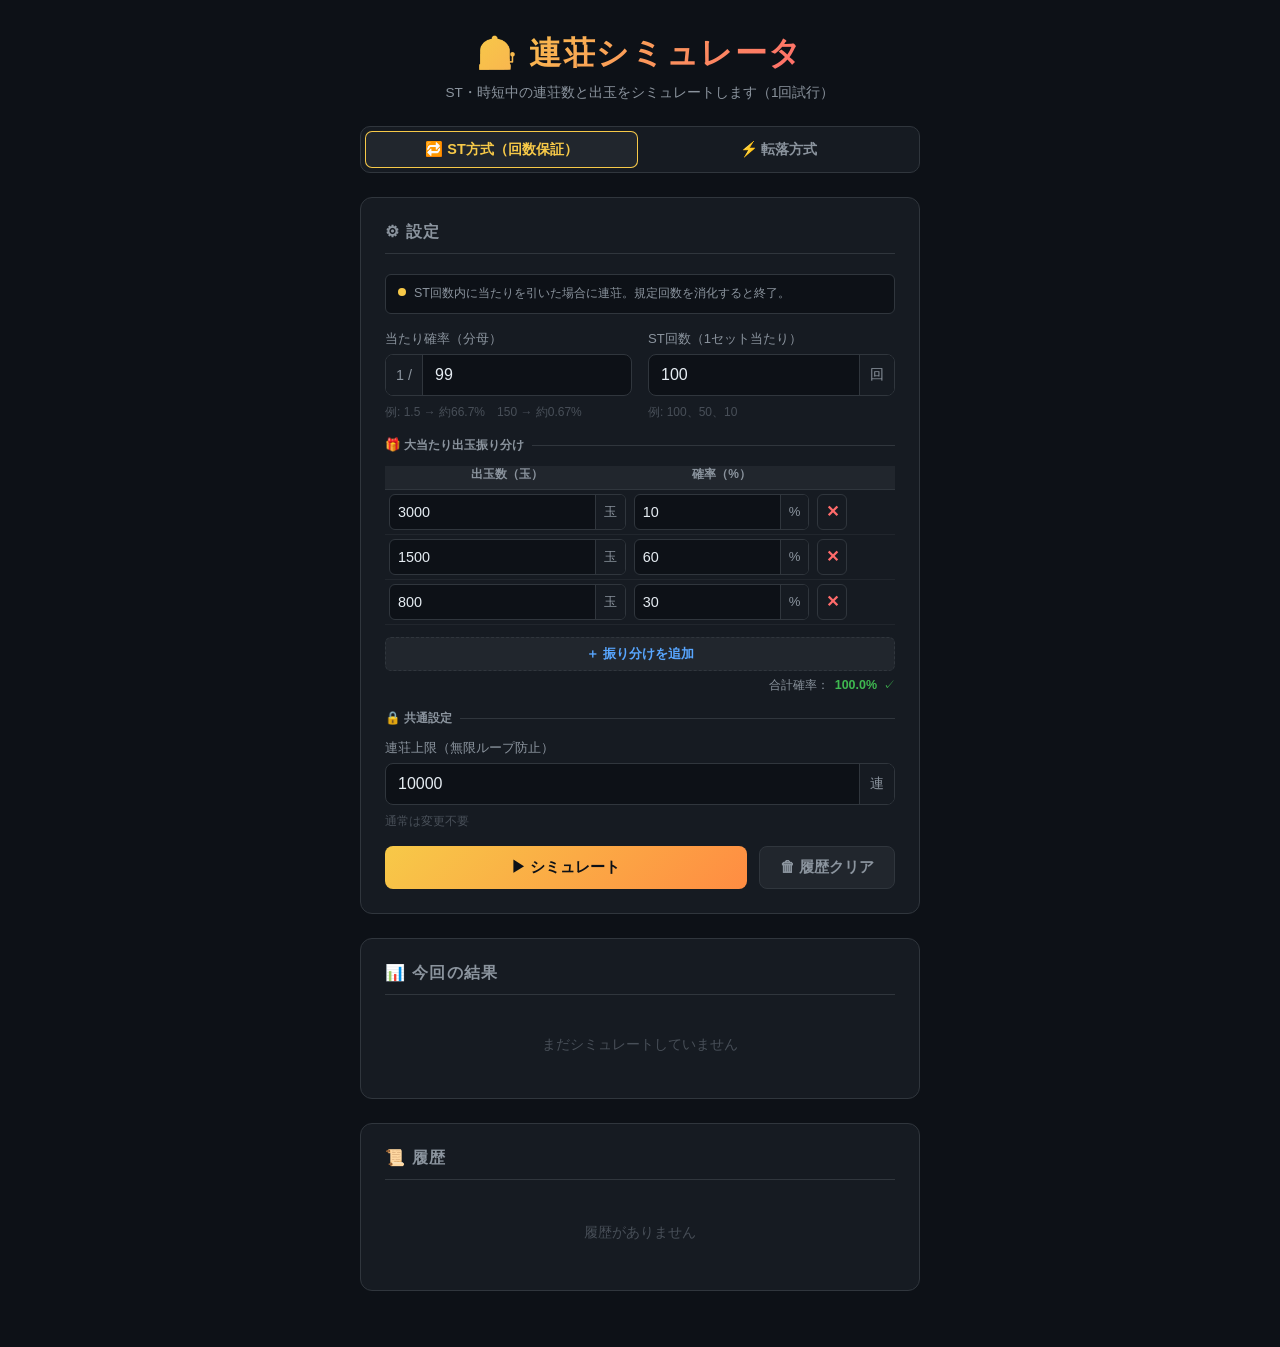
==== index.html @ c6387095 "initial commit" ====
﻿<!DOCTYPE html>
<html lang="ja">
<head>
  <meta charset="UTF-8" />
  <meta name="viewport" content="width=device-width, initial-scale=1.0" />
  <title>連荘シミュレータ</title>
  <style>
    *, *::before, *::after { box-sizing: border-box; margin: 0; padding: 0; }
    body {
      font-family: 'Segoe UI', 'Hiragino Sans', 'Meiryo', sans-serif;
      background: #0d1117; color: #e6edf3;
      min-height: 100vh; display: flex; flex-direction: column;
      align-items: center; padding: 32px 16px;
    }
    h1 {
      font-size: 2rem; font-weight: 700; letter-spacing: 0.05em; margin-bottom: 8px;
      background: linear-gradient(135deg, #f7c948, #ff6b6b);
      -webkit-background-clip: text; background-clip: text; -webkit-text-fill-color: transparent;
    }
    .subtitle { font-size: 0.85rem; color: #8b949e; margin-bottom: 24px; }

    /* tab */
    .tab-bar {
      display: flex; width: 100%; max-width: 560px;
      background: #161b22; border: 1px solid #30363d; border-radius: 10px;
      padding: 4px; margin-bottom: 24px; gap: 4px;
    }
    .tab-btn {
      flex: 1; padding: 9px 0; border: none; border-radius: 7px;
      background: transparent; color: #8b949e;
      font-size: 0.9rem; font-weight: 600; cursor: pointer;
      transition: background 0.2s, color 0.2s;
    }
    .tab-btn.active { background: #21262d; color: #e6edf3; }
    .tab-btn[data-tab="st"].active      { box-shadow: inset 0 0 0 1px #f7c948; color: #f7c948; }
    .tab-btn[data-tab="tenraku"].active { box-shadow: inset 0 0 0 1px #ff6b6b; color: #ff6b6b; }

    /* card */
    .card {
      background: #161b22; border: 1px solid #30363d; border-radius: 12px;
      padding: 24px; width: 100%; max-width: 560px; margin-bottom: 24px;
    }
    .card h2 {
      font-size: 1rem; font-weight: 600; color: #8b949e;
      text-transform: uppercase; letter-spacing: 0.08em;
      margin-bottom: 20px; border-bottom: 1px solid #30363d; padding-bottom: 10px;
    }

    /* forms */
    .form-row { display: grid; grid-template-columns: 1fr 1fr; gap: 16px; margin-bottom: 16px; }
    .form-row-single { display: grid; grid-template-columns: 1fr; gap: 16px; margin-bottom: 16px; }
    .form-group { display: flex; flex-direction: column; gap: 6px; }
    label { font-size: 0.82rem; color: #8b949e; font-weight: 500; }
    .input-wrap {
      display: flex; align-items: center; background: #0d1117;
      border: 1px solid #30363d; border-radius: 8px; overflow: hidden; transition: border-color 0.2s;
    }
    .input-wrap:focus-within { border-color: #f7c948; }
    .input-prefix {
      padding: 0 10px; color: #8b949e; font-size: 0.9rem;
      background: #161b22; border-right: 1px solid #30363d;
      height: 40px; display: flex; align-items: center; white-space: nowrap;
    }
    input[type="number"] {
      background: transparent; border: none; outline: none;
      color: #e6edf3; font-size: 1rem; padding: 0 12px; height: 40px; width: 100%;
    }
    input[type="number"]::-webkit-inner-spin-button { -webkit-appearance: none; }
    .hint { font-size: 0.75rem; color: #484f58; margin-top: 2px; }

    .mode-desc {
      display: flex; align-items: flex-start; gap: 8px;
      font-size: 0.78rem; color: #8b949e; background: #0d1117;
      border: 1px solid #30363d; border-radius: 6px;
      padding: 9px 12px; margin-bottom: 16px; line-height: 1.6;
    }
    .dot { width: 8px; height: 8px; border-radius: 50%; flex-shrink: 0; margin-top: 4px; }
    .dot-st      { background: #f7c948; }
    .dot-tenraku { background: #ff6b6b; }

    /* section divider */
    .section-divider {
      display: flex; align-items: center; gap: 8px;
      font-size: 0.78rem; color: #8b949e; font-weight: 600;
      margin-bottom: 12px; margin-top: 4px;
    }
    .section-divider::after { content: ''; flex: 1; height: 1px; background: #30363d; }

    /* buttons */
    .btn-row { display: flex; gap: 12px; margin-top: 8px; }
    button { cursor: pointer; border: none; border-radius: 8px; font-size: 0.95rem; font-weight: 600; padding: 10px 20px; transition: opacity 0.2s, transform 0.1s; }
    button:active { transform: scale(0.97); }
    .btn-primary  { background: linear-gradient(135deg, #f7c948, #ff8c42); color: #0d1117; flex: 1; }
    .btn-secondary { background: #21262d; color: #8b949e; border: 1px solid #30363d; }
    .btn-primary:hover  { opacity: 0.9; }
    .btn-secondary:hover { color: #e6edf3; border-color: #8b949e; }

    /* 振り分けエディタ */
    .dist-table { width: 100%; border-collapse: collapse; margin-bottom: 10px; }
    .dist-table th {
      font-size: 0.75rem; color: #8b949e; font-weight: 600;
      padding: 0 6px 6px; text-align: center;
    }
    .dist-table td { padding: 4px 4px; }
    .dist-input-wrap {
      display: flex; align-items: center; background: #0d1117;
      border: 1px solid #30363d; border-radius: 6px; overflow: hidden;
      height: 36px; transition: border-color 0.2s;
    }
    .dist-input-wrap:focus-within { border-color: #f7c948; }
    .dist-input-wrap input[type="number"] { height: 36px; font-size: 0.9rem; padding: 0 8px; }
    .dist-suffix {
      padding: 0 8px; font-size: 0.82rem; color: #8b949e;
      background: #161b22; border-left: 1px solid #30363d;
      height: 36px; display: flex; align-items: center; white-space: nowrap;
    }
    .dist-del-btn {
      background: transparent; border: 1px solid #30363d; color: #ff6b6b;
      border-radius: 6px; padding: 0; width: 30px; height: 36px;
      font-size: 1rem; font-weight: 700; display: flex; align-items: center; justify-content: center;
      transition: background 0.15s;
    }
    .dist-del-btn:hover { background: rgba(255,107,107,0.12); }
    .dist-add-btn {
      background: #21262d; border: 1px dashed #30363d; color: #58a6ff;
      border-radius: 6px; padding: 7px 14px; font-size: 0.82rem; font-weight: 600;
      width: 100%; margin-top: 2px;
    }
    .dist-add-btn:hover { border-color: #58a6ff; }
    .dist-total {
      display: flex; justify-content: flex-end; align-items: center;
      gap: 6px; font-size: 0.78rem; color: #8b949e; margin-top: 6px;
    }
    .dist-total .total-val { font-weight: 700; }
    .total-ok   { color: #3fb950; }
    .total-warn { color: #ff6b6b; }

    /* result summary */
    .result-summary { display: flex; gap: 12px; flex-wrap: wrap; margin-bottom: 16px; }
    .stat-pill {
      background: #0d1117; border: 1px solid #30363d; border-radius: 10px;
      padding: 10px 16px; display: flex; flex-direction: column;
      align-items: center; flex: 1; min-width: 80px;
    }
    .stat-pill .val { font-size: 1.6rem; font-weight: 700; line-height: 1.1; }
    .stat-pill .lbl { font-size: 0.7rem; color: #8b949e; margin-top: 3px; }

    .val.gold   { color: #f7c948; }
    .val.red    { color: #ff6b6b; }
    .val.blue   { color: #58a6ff; }
    .val.purple { color: #a371f7; }
    .val.green  { color: #3fb950; }
    .val.gray   { color: #8b949e; }

    /* hit bars */
    .hit-list { margin-top: 4px; }
    .hit-row { display: flex; align-items: center; gap: 8px; margin-bottom: 7px; }
    .hit-label { font-size: 0.78rem; color: #8b949e; width: 52px; text-align: right; flex-shrink: 0; }
    .hit-track {
      flex: 1; background: #21262d; border-radius: 4px; height: 22px;
      overflow: hidden; position: relative;
    }
    .hit-fill {
      height: 100%; border-radius: 4px; display: flex; align-items: center;
      padding: 0 8px; font-size: 0.75rem; font-weight: 700; color: #0d1117;
      white-space: nowrap; min-width: 2px;
    }
    .hit-fill.color-hit  { background: linear-gradient(90deg, #58a6ff, #79c0ff); }
    .hit-fill.color-fall { background: linear-gradient(90deg, #ff6b6b, #ffa07a); }
    .hit-game-num { font-size: 0.78rem; color: #e6edf3; width: 56px; text-align: left; flex-shrink: 0; }
    .hit-balls-badge {
      font-size: 0.72rem; color: #f7c948; background: rgba(247,201,72,0.1);
      border: 1px solid rgba(247,201,72,0.25); border-radius: 4px;
      padding: 1px 6px; white-space: nowrap; flex-shrink: 0;
    }

    .section-title {
      font-size: 0.78rem; color: #8b949e; font-weight: 600;
      margin: 14px 0 8px; display: flex; align-items: center; gap: 6px;
    }
    .section-title::after { content: ''; flex: 1; height: 1px; background: #30363d; }

    .end-row { display: flex; align-items: center; gap: 8px; margin-bottom: 7px; opacity: 0.6; }

    /* payout area */
    .payout-area {
      margin-top: 16px; background: #0d1117;
      border: 1px solid #30363d; border-radius: 10px; padding: 16px;
    }
    .payout-area-title {
      font-size: 0.8rem; color: #8b949e; font-weight: 600; margin-bottom: 12px;
    }
    .payout-grid {
      display: grid; grid-template-columns: repeat(2, 1fr); gap: 10px;
    }
    .payout-cell { text-align: center; }
    .payout-cell .pv { font-size: 1.4rem; font-weight: 700; }
    .payout-cell .pl { font-size: 0.7rem; color: #8b949e; margin-top: 3px; }
    .pv-plus  { color: #3fb950; }
    .pv-minus { color: #ff6b6b; }
    .pv-zero  { color: #8b949e; }

    /* 累積バー */
    .cumul-bar-row { display: flex; align-items: center; gap: 8px; margin-bottom: 6px; }
    .cumul-label { font-size: 0.78rem; color: #8b949e; width: 52px; text-align: right; flex-shrink: 0; }
    .cumul-track { flex: 1; background: #21262d; border-radius: 4px; height: 20px; overflow: hidden; position: relative; }
    .cumul-fill {
      height: 100%; border-radius: 4px; display: flex; align-items: center;
      padding: 0 8px; font-size: 0.73rem; font-weight: 700;
      white-space: nowrap; min-width: 2px; transition: width 0.3s;
    }
    .cumul-fill.cf-gold { background: linear-gradient(90deg, #f7c948, #ffd700); color: #0d1117; }
    .cumul-val { font-size: 0.75rem; width: 72px; text-align: left; flex-shrink: 0; color: #f7c948; }

    /* history */
    .history-table-wrap { overflow-x: auto; max-height: 340px; overflow-y: auto; }
    table { width: 100%; border-collapse: collapse; font-size: 0.82rem; }
    thead th {
      position: sticky; top: 0; background: #21262d; color: #8b949e;
      font-weight: 600; padding: 10px 8px; text-align: center;
      border-bottom: 1px solid #30363d; white-space: nowrap;
    }
    tbody tr { border-bottom: 1px solid #21262d; transition: background 0.15s; }
    tbody tr:hover { background: #1c2128; }
    tbody td { padding: 8px; text-align: center; vertical-align: middle; }

    .badge { display: inline-block; padding: 2px 8px; border-radius: 20px; font-size: 0.75rem; font-weight: 700; }
    .badge-gold { background: rgba(247,201,72,0.15);  color: #f7c948; }
    .badge-red  { background: rgba(255,107,107,0.15); color: #ff6b6b; }
    .badge-blue { background: rgba(88,166,255,0.15);  color: #58a6ff; }
    .badge-gray { background: rgba(139,148,158,0.15); color: #8b949e; }
    .badge-mode-st      { background: rgba(247,201,72,0.1);  color: #f7c948; font-size: 0.68rem; }
    .badge-mode-tenraku { background: rgba(255,107,107,0.1); color: #ff6b6b; font-size: 0.68rem; }

    .seq-cell { font-size: 0.75rem; color: #58a6ff; max-width: 180px; word-break: break-all; text-align: left; line-height: 1.7; }
    .balls-col { color: #f7c948; font-weight: 700; }

    .empty-history { color: #484f58; font-size: 0.85rem; text-align: center; padding: 24px; }

    @keyframes pop {
      0%   { transform: scale(0.8); opacity: 0; }
      60%  { transform: scale(1.05); }
      100% { transform: scale(1); opacity: 1; }
    }
    .animated { animation: pop 0.35s ease forwards; }
    .no-result { color: #484f58; font-size: 0.9rem; text-align: center; padding: 20px 0; }
  </style>
</head>
<body>

<h1>🎰 連荘シミュレータ</h1>
<p class="subtitle">ST・時短中の連荘数と出玉をシミュレートします（1回試行）</p>

<div class="tab-bar">
  <button class="tab-btn active" data-tab="st"      onclick="switchTab('st')">🔁 ST方式（回数保証）</button>
  <button class="tab-btn"        data-tab="tenraku" onclick="switchTab('tenraku')">⚡ 転落方式</button>
</div>

<div class="card">
  <h2>⚙ 設定</h2>

  <!-- ST -->
  <div id="form-st">
    <div class="mode-desc">
      <span class="dot dot-st"></span>
      ST回数内に当たりを引いた場合に連荘。規定回数を消化すると終了。
    </div>
    <div class="form-row">
      <div class="form-group">
        <label>当たり確率（分母）</label>
        <div class="input-wrap">
          <span class="input-prefix">1 /</span>
          <input type="number" id="st-probDenom" value="99" min="0.01" step="0.1" oninput="saveSettings()" />
        </div>
        <span class="hint">例: 1.5 → 約66.7%　150 → 約0.67%</span>
      </div>
      <div class="form-group">
        <label>ST回数（1セット当たり）</label>
        <div class="input-wrap">
          <input type="number" id="st-stGames" value="100" min="1" step="1" style="padding-left:12px" oninput="saveSettings()" />
          <span class="input-prefix" style="border-left:1px solid #30363d;border-right:none;">回</span>
        </div>
        <span class="hint">例: 100、50、10</span>
      </div>
    </div>
  </div>

  <!-- 転落 -->
  <div id="form-tenraku" style="display:none">
    <div class="mode-desc">
      <span class="dot dot-tenraku"></span>
      毎ゲーム「当たり」か「転落」を独立して判定。転落するまで ST が続く。
    </div>
    <div class="form-row">
      <div class="form-group">
        <label>当たり確率（分母）</label>
        <div class="input-wrap">
          <span class="input-prefix">1 /</span>
          <input type="number" id="tr-probDenom" value="150" min="0.01" step="1" oninput="saveSettings()" />
        </div>
        <span class="hint">例: 150 → 約0.67%/ゲーム</span>
      </div>
      <div class="form-group">
        <label>転落確率（分母）</label>
        <div class="input-wrap">
          <span class="input-prefix">1 /</span>
          <input type="number" id="tr-fallDenom" value="30" min="0.01" step="1" oninput="saveSettings()" />
        </div>
        <span class="hint">例: 30 → 約3.3%/ゲーム</span>
      </div>
    </div>
  </div>

  <!-- 出玉振り分け設定 (ST) -->
  <div id="dist-section-st">
    <div class="section-divider">🎁 大当たり出玉振り分け</div>
    <table class="dist-table">
      <thead>
        <tr>
          <th style="width:48%">出玉数（玉）</th>
          <th style="width:36%">確率（%）</th>
          <th style="width:16%"></th>
        </tr>
      </thead>
      <tbody id="distBody-st"></tbody>
    </table>
    <button class="dist-add-btn" onclick="addDistRow('st')">＋ 振り分けを追加</button>
    <div class="dist-total">
      <span>合計確率：</span>
      <span class="total-val" id="distTotal-st">100%</span>
      <span id="distTotalMsg-st"></span>
    </div>
  </div>

  <!-- 出玉振り分け設定 (転落) -->
  <div id="dist-section-tenraku" style="display:none">
    <div class="section-divider">🎁 大当たり出玉振り分け</div>
    <table class="dist-table">
      <thead>
        <tr>
          <th style="width:48%">出玉数（玉）</th>
          <th style="width:36%">確率（%）</th>
          <th style="width:16%"></th>
        </tr>
      </thead>
      <tbody id="distBody-tenraku"></tbody>
    </table>
    <button class="dist-add-btn" onclick="addDistRow('tenraku')">＋ 振り分けを追加</button>
    <div class="dist-total">
      <span>合計確率：</span>
      <span class="total-val" id="distTotal-tenraku">100%</span>
      <span id="distTotalMsg-tenraku"></span>
    </div>
  </div>

  <!-- 共通 -->
  <div class="section-divider" style="margin-top:16px">🔒 共通設定</div>
  <div class="form-row-single">
    <div class="form-group">
      <label>連荘上限（無限ループ防止）</label>
      <div class="input-wrap">
        <input type="number" id="maxRensho" value="10000" min="1" max="100000" step="100" style="padding-left:12px" oninput="saveSettings()" />
        <span class="input-prefix" style="border-left:1px solid #30363d;border-right:none;">連</span>
      </div>
      <span class="hint">通常は変更不要</span>
    </div>
  </div>

  <div class="btn-row">
    <button class="btn-primary" onclick="runSimulation()">▶ シミュレート</button>
    <button class="btn-secondary" onclick="clearHistory()">🗑 履歴クリア</button>
  </div>
</div>

<div class="card">
  <h2>📊 今回の結果</h2>
  <div id="resultContent" class="no-result">まだシミュレートしていません</div>
</div>

<div class="card">
  <h2>📜 履歴</h2>
  <div class="history-table-wrap">
    <div id="historyContent" class="empty-history">履歴がありません</div>
  </div>
</div>

<script>
  let currentTab = 'st';
  let simHistory = [];
  let historyId = 0;

  const LS_KEY = 'rensho-sim-v1';

  function saveSettings() {
    try {
      const data = {
        tab: currentTab,
        st:  { prob: document.getElementById('st-probDenom').value, games: document.getElementById('st-stGames').value },
        tr:  { prob: document.getElementById('tr-probDenom').value, fall:  document.getElementById('tr-fallDenom').value },
        maxRensho: document.getElementById('maxRensho').value,
        distSt:      getDistRows('st'),
        distTenraku: getDistRows('tenraku'),
      };
      localStorage.setItem(LS_KEY, JSON.stringify(data));
    } catch(e) {}
  }

  function getDistRows(tab) {
    return [...document.querySelectorAll('#distBody-' + tab + ' tr')].map(tr => ({
      balls: parseFloat(tr.querySelector('.dist-balls').value) || 0,
      prob:  parseFloat(tr.querySelector('.dist-prob').value)  || 0,
    }));
  }

  function clearDistBody(tab) {
    document.getElementById('distBody-' + tab).innerHTML = '';
  }

  function loadSettings() {
    try {
      const raw = localStorage.getItem(LS_KEY);
      if (!raw) return false;
      const d = JSON.parse(raw);
      if (d.st) {
        document.getElementById('st-probDenom').value = d.st.prob;
        document.getElementById('st-stGames').value   = d.st.games;
      }
      if (d.tr) {
        document.getElementById('tr-probDenom').value = d.tr.prob;
        document.getElementById('tr-fallDenom').value  = d.tr.fall;
      }
      if (d.maxRensho) document.getElementById('maxRensho').value = d.maxRensho;
      if (d.distSt && d.distSt.length > 0) {
        clearDistBody('st');
        d.distSt.forEach(r => addDistRow('st', r.balls, r.prob));
      }
      if (d.distTenraku && d.distTenraku.length > 0) {
        clearDistBody('tenraku');
        d.distTenraku.forEach(r => addDistRow('tenraku', r.balls, r.prob));
      }
      if (d.tab) switchTab(d.tab);
      return true;
    } catch(e) { return false; }
  }

  // ─── 振り分けエディタ ───
  const defaultDist = [
    { balls: 3000, prob: 10 },
    { balls: 1500, prob: 60 },
    { balls:  800, prob: 30 },
  ];

  function initDist() {
    if (!loadSettings()) {
      defaultDist.forEach(d => addDistRow('st',      d.balls, d.prob));
      defaultDist.forEach(d => addDistRow('tenraku', d.balls, d.prob));
    }
  }

  function addDistRow(tab = currentTab, balls = 1500, prob = 10) {
    const tbody = document.getElementById('distBody-' + tab);
    const tr = document.createElement('tr');
    tr.innerHTML = `
      <td>
        <div class="dist-input-wrap">
          <input type="number" class="dist-balls" value="${balls}" min="0" step="100" oninput="updateDistTotal('${tab}')" />
          <span class="dist-suffix">玉</span>
        </div>
      </td>
      <td>
        <div class="dist-input-wrap">
          <input type="number" class="dist-prob" value="${prob}" min="0" max="100" step="0.1" oninput="updateDistTotal('${tab}')" />
          <span class="dist-suffix">%</span>
        </div>
      </td>
      <td style="text-align:center">
        <button class="dist-del-btn" onclick="removeDistRow(this, '${tab}')" title="削除">✕</button>
      </td>`;
    tbody.appendChild(tr);
    updateDistTotal(tab);
  }

  function removeDistRow(btn, tab) {
    btn.closest('tr').remove();
    updateDistTotal(tab);
  }

  function updateDistTotal(tab) {
    const probs = [...document.querySelectorAll('#distBody-' + tab + ' .dist-prob')].map(el => parseFloat(el.value) || 0);
    const total = probs.reduce((s, v) => s + v, 0);
    const el    = document.getElementById('distTotal-' + tab);
    const msg   = document.getElementById('distTotalMsg-' + tab);
    el.textContent = total.toFixed(1) + '%';
    const ok = Math.abs(total - 100) < 0.01;
    el.className = 'total-val ' + (ok ? 'total-ok' : 'total-warn');
    msg.textContent = ok ? '✓' : '(合計100%にしてください)';
    msg.style.color = ok ? '#3fb950' : '#ff6b6b';
    saveSettings();
  }

  function getDistribution() {
    const rows = [...document.querySelectorAll('#distBody-' + currentTab + ' tr')];
    return rows.map(tr => ({
      balls: parseFloat(tr.querySelector('.dist-balls').value) || 0,
      prob:  parseFloat(tr.querySelector('.dist-prob').value)  || 0,
    }));
  }

  // 振り分けに従って出玉を1回抽選する
  function drawBalls(dist) {
    const total = dist.reduce((s, d) => s + d.prob, 0);
    let r = Math.random() * total;
    for (const d of dist) {
      r -= d.prob;
      if (r <= 0) return d.balls;
    }
    return dist[dist.length - 1]?.balls ?? 0;
  }

  // ─── タブ切り替え ───
  function switchTab(tab) {
    currentTab = tab;
    document.querySelectorAll('.tab-btn').forEach(b => b.classList.toggle('active', b.dataset.tab === tab));
    document.getElementById('form-st').style.display             = tab === 'st'      ? '' : 'none';
    document.getElementById('form-tenraku').style.display        = tab === 'tenraku' ? '' : 'none';
    document.getElementById('dist-section-st').style.display     = tab === 'st'      ? '' : 'none';
    document.getElementById('dist-section-tenraku').style.display = tab === 'tenraku' ? '' : 'none';
    saveSettings();
  }

  function runSimulation() {
    const maxRen = parseInt(document.getElementById('maxRensho').value, 10);
    if (isNaN(maxRen) || maxRen < 1) { alert('連荘上限に正しい値を入力してください。'); return; }
    const dist = getDistribution();
    if (dist.length === 0) { alert('出玉振り分けを1行以上追加してください。'); return; }
    const totalProb = dist.reduce((s, d) => s + d.prob, 0);
    if (Math.abs(totalProb - 100) > 5) {
      if (!confirm(`振り分け確率の合計が ${totalProb.toFixed(1)}% です。このまま続けますか？`)) return;
    }
    if (currentTab === 'st') runST(maxRen, dist);
    else                     runTenraku(maxRen, dist);
  }

  // ─── ST方式 ───
  function runST(maxRen, dist) {
    const denom   = parseFloat(document.getElementById('st-probDenom').value);
    const stGames = parseInt(document.getElementById('st-stGames').value, 10);
    if (isNaN(denom) || denom <= 0 || isNaN(stGames) || stGames < 1) { alert('ST方式の設定値が不正です。'); return; }
    const prob = 1 / denom;

    const hits = [];
    let rensho = 0, remaining = stGames;

    while (remaining > 0 && rensho < maxRen) {
      let hit = false, hitGame = 0;
      for (let g = 0; g < remaining; g++) {
        if (Math.random() < prob) { hit = true; hitGame = g + 1; break; }
      }
      if (hit) { hits.push({ game: hitGame, balls: drawBalls(dist) }); rensho++; remaining = stGames; }
      else break;
    }

    const totalGames  = hits.reduce((s, h) => s + h.game, 0);
    const avgGame     = hits.length > 0 ? totalGames / hits.length : 0;
    const totalBalls  = hits.reduce((s, h) => s + h.balls, 0);

    renderResult({
      mode: 'st', rensho, hits, stGames, totalGames, avgGame, totalBalls,
      label: `当たり 1/${denom}（${(prob*100).toFixed(2)}%）　ST ${stGames}回`,
    });

    const seq = hits.map((h, i) => `${i+1}連:${h.game}G`).join(' ');
    simHistory.unshift({
      id: ++historyId, mode: 'st',
      condStr: `1/${denom} / ST${stGames}回`,
      rensho, avgGame: avgGame.toFixed(1), seq,
      endLabel: rensho === 0 ? '単発終了' : '規定消化',
      totalBalls,
    });
    renderHistory();
  }

  // ─── 転落方式 ───
  function runTenraku(maxRen, dist) {
    const hitDenom  = parseFloat(document.getElementById('tr-probDenom').value);
    const fallDenom = parseFloat(document.getElementById('tr-fallDenom').value);
    if (isNaN(hitDenom) || hitDenom <= 0 || isNaN(fallDenom) || fallDenom <= 0) { alert('転落方式の設定値が不正です。'); return; }
    const hitProb  = 1 / hitDenom;
    const fallProb = 1 / fallDenom;

    const hits = [];
    let fallGame = 0, rensho = 0, running = true;

    while (running && rensho < maxRen) {
      let hit = false, fell = false, gameCount = 0;
      while (!hit && !fell) {
        gameCount++;
        if (Math.random() < hitProb) { hit = true; hits.push({ game: gameCount, balls: drawBalls(dist) }); }
        else if (Math.random() < fallProb) { fell = true; fallGame = gameCount; }
      }
      if (hit) rensho++;
      else running = false;
    }

    const totalGames  = hits.reduce((s, h) => s + h.game, 0) + fallGame;
    const avgGame     = hits.length > 0 ? hits.reduce((s, h) => s + h.game, 0) / hits.length : 0;
    const totalBalls  = hits.reduce((s, h) => s + h.balls, 0);

    renderResult({
      mode: 'tenraku', rensho, hits, totalGames, avgGame, fallGame, totalBalls,
      label: `当たり 1/${hitDenom}（${(hitProb*100).toFixed(2)}%）　転落 1/${fallDenom}（${(fallProb*100).toFixed(2)}%）`,
    });

    const seq = hits.map((h, i) => `${i+1}連:${h.game}G`).join(' ');
    simHistory.unshift({
      id: ++historyId, mode: 'tenraku',
      condStr: `当 1/${hitDenom} / 転 1/${fallDenom}`,
      rensho, avgGame: avgGame.toFixed(1), seq,
      endLabel: `転落 ${fallGame}G`,
      totalBalls,
    });
    renderHistory();
  }

  // ─── 結果描画 ───
  function renderResult(o) {
    const allGameNums = o.hits.map(h => h.game);
    if (o.fallGame) allGameNums.push(o.fallGame);
    const barMax = allGameNums.length > 0 ? Math.max(...allGameNums) : 1;

    // 当たり回転数バー
    let hitRowsHtml = '';
    o.hits.forEach((h, i) => {
      const pct = Math.max(2, (h.game / barMax * 100)).toFixed(1);
      hitRowsHtml += `
        <div class="hit-row">
          <span class="hit-label">${i + 1}連目</span>
          <div class="hit-track"><div class="hit-fill color-hit" style="width:${pct}%">${h.game}G</div></div>
          <span class="hit-game-num">${h.game}回転目</span>
          <span class="hit-balls-badge">${h.balls.toLocaleString()}玉</span>
        </div>`;
    });

    let fallRowHtml = '';
    if (o.mode === 'tenraku' && o.fallGame > 0) {
      const pct = Math.max(2, (o.fallGame / barMax * 100)).toFixed(1);
      fallRowHtml = `
        <div class="section-title">転落</div>
        <div class="hit-row end-row">
          <span class="hit-label" style="color:#ff6b6b">転落</span>
          <div class="hit-track"><div class="hit-fill color-fall" style="width:${pct}%">${o.fallGame}G</div></div>
          <span class="hit-game-num" style="color:#ff6b6b">${o.fallGame}回転目</span>
          <span class="hit-balls-badge" style="opacity:0"></span>
        </div>`;
    }

    let stEndHtml = '';
    if (o.mode === 'st') {
      stEndHtml = `
        <div class="hit-row end-row" style="margin-top:4px">
          <span class="hit-label" style="color:#484f58">終了</span>
          <div class="hit-track" style="background:#161b22;border:1px dashed #30363d">
            <div style="padding:0 8px;font-size:0.73rem;color:#484f58;line-height:22px">${o.stGames}回転 抜け</div>
          </div>
          <span class="hit-game-num" style="color:#484f58">—</span>
          <span class="hit-balls-badge" style="opacity:0"></span>
        </div>`;
    }

    // 出玉累積バー（当たりごとの累計獲得玉）
    let cumulHtml = '';
    if (o.hits.length > 0) {
      let cumul = 0;
      const cumulData = [];
      o.hits.forEach((h, i) => {
        cumul += h.balls;
        cumulData.push({ label: `${i+1}連後`, val: cumul });
      });
      const cumulMax = cumulData[cumulData.length - 1]?.val || 1;

      cumulHtml = `<div class="section-title">累積獲得玉（当たりごと）</div>`;
      cumulData.forEach(d => {
        const pct = Math.max(2, (d.val / (cumulMax || 1) * 100)).toFixed(1);
        cumulHtml += `
          <div class="cumul-bar-row">
            <span class="cumul-label">${d.label}</span>
            <div class="cumul-track">
              <div class="cumul-fill cf-gold" style="width:${pct}%">${d.val.toLocaleString()}玉</div>
            </div>
            <span class="cumul-val">${d.val.toLocaleString()}</span>
          </div>`;
      });
    }

    // 出玉サマリ
    const dist = getDistribution();
    const avgBalls = dist.reduce((s, d) => s + d.balls * d.prob / 100, 0);
    const payoutHtml = `
      <div class="payout-area">
        <div class="payout-area-title">🎁 出玉シミュレーション</div>
        <div class="payout-grid">
          <div class="payout-cell">
            <div class="pv pv-plus">${o.totalBalls.toLocaleString()}</div>
            <div class="pl">獲得玉（合計）</div>
          </div>
          <div class="payout-cell">
            <div class="pv" style="color:#a371f7">${o.rensho > 0 ? Math.round(o.totalBalls / o.rensho).toLocaleString() : '—'}</div>
            <div class="pl">1連あたり平均出玉</div>
          </div>
        </div>
        <div style="margin-top:10px;font-size:0.73rem;color:#484f58;text-align:right">
          設定期待値: ${avgBalls.toFixed(0)}玉/連
        </div>
      </div>`;

    const renshoColor = o.rensho >= 10 ? 'red' : o.rensho >= 3 ? 'gold' : o.rensho >= 1 ? 'blue' : 'gray';

    document.getElementById('resultContent').innerHTML = `
      <div class="result-summary animated">
        <div class="stat-pill">
          <div class="val ${renshoColor}">${o.rensho}</div>
          <div class="lbl">連荘数</div>
        </div>
        <div class="stat-pill">
          <div class="val purple">${o.avgGame.toFixed(1)}</div>
          <div class="lbl">平均当たりG数</div>
        </div>
        <div class="stat-pill">
          <div class="val gold">${o.totalBalls.toLocaleString()}</div>
          <div class="lbl">総獲得玉</div>
        </div>
      </div>
      <div style="font-size:0.78rem;color:#8b949e;margin-bottom:12px">${o.label}</div>
      ${payoutHtml}
      ${o.hits.length > 0 ? `<div class="section-title" style="margin-top:16px">当たり回転数 & 出玉</div>` : ''}
      <div class="hit-list">
        ${hitRowsHtml}
        ${fallRowHtml}
        ${stEndHtml}
      </div>
      ${cumulHtml}
      ${o.hits.length === 0 ? '<div style="color:#484f58;font-size:0.85rem;padding:12px 0">当たりなし（単発終了）</div>' : ''}`;
  }

  // ─── 履歴描画 ───
  function renderHistory() {
    if (simHistory.length === 0) {
      document.getElementById('historyContent').innerHTML = '<div class="empty-history">履歴がありません</div>';
      return;
    }

    const rows = simHistory.map(h => {
      const rBadge    = h.rensho >= 10 ? 'badge-red' : h.rensho >= 3 ? 'badge-gold' : h.rensho >= 1 ? 'badge-blue' : 'badge-gray';
      const modeBadge = h.mode === 'st' ? 'badge-mode-st' : 'badge-mode-tenraku';
      const modeLabel = h.mode === 'st' ? 'ST方式' : '転落方式';
      return `
        <tr>
          <td>#${h.id}</td>
          <td><span class="badge ${modeBadge}">${modeLabel}</span></td>
          <td style="font-size:0.75rem">${h.condStr}</td>
          <td><span class="badge ${rBadge}">${h.rensho}連</span></td>
          <td>${h.avgGame}G</td>
          <td class="balls-col">${h.totalBalls.toLocaleString()}玉</td>
          <td style="font-size:0.72rem;color:#484f58">${h.endLabel}</td>
        </tr>`;
    }).join('');

    document.getElementById('historyContent').innerHTML = `
      <table>
        <thead>
          <tr>
            <th>#</th>
            <th>方式</th>
            <th>設定</th>
            <th>連荘数</th>
            <th>平均当たりG</th>
            <th>獲得玉</th>
            <th>終了</th>
          </tr>
        </thead>
        <tbody>${rows}</tbody>
      </table>`;
  }

  function clearHistory() {
    if (simHistory.length === 0) return;
    if (!confirm('履歴をすべて削除しますか？')) return;
    simHistory = [];
    historyId = 0;
    renderHistory();
  }

  // 初期化
  initDist();
</script>
</body>
</html>
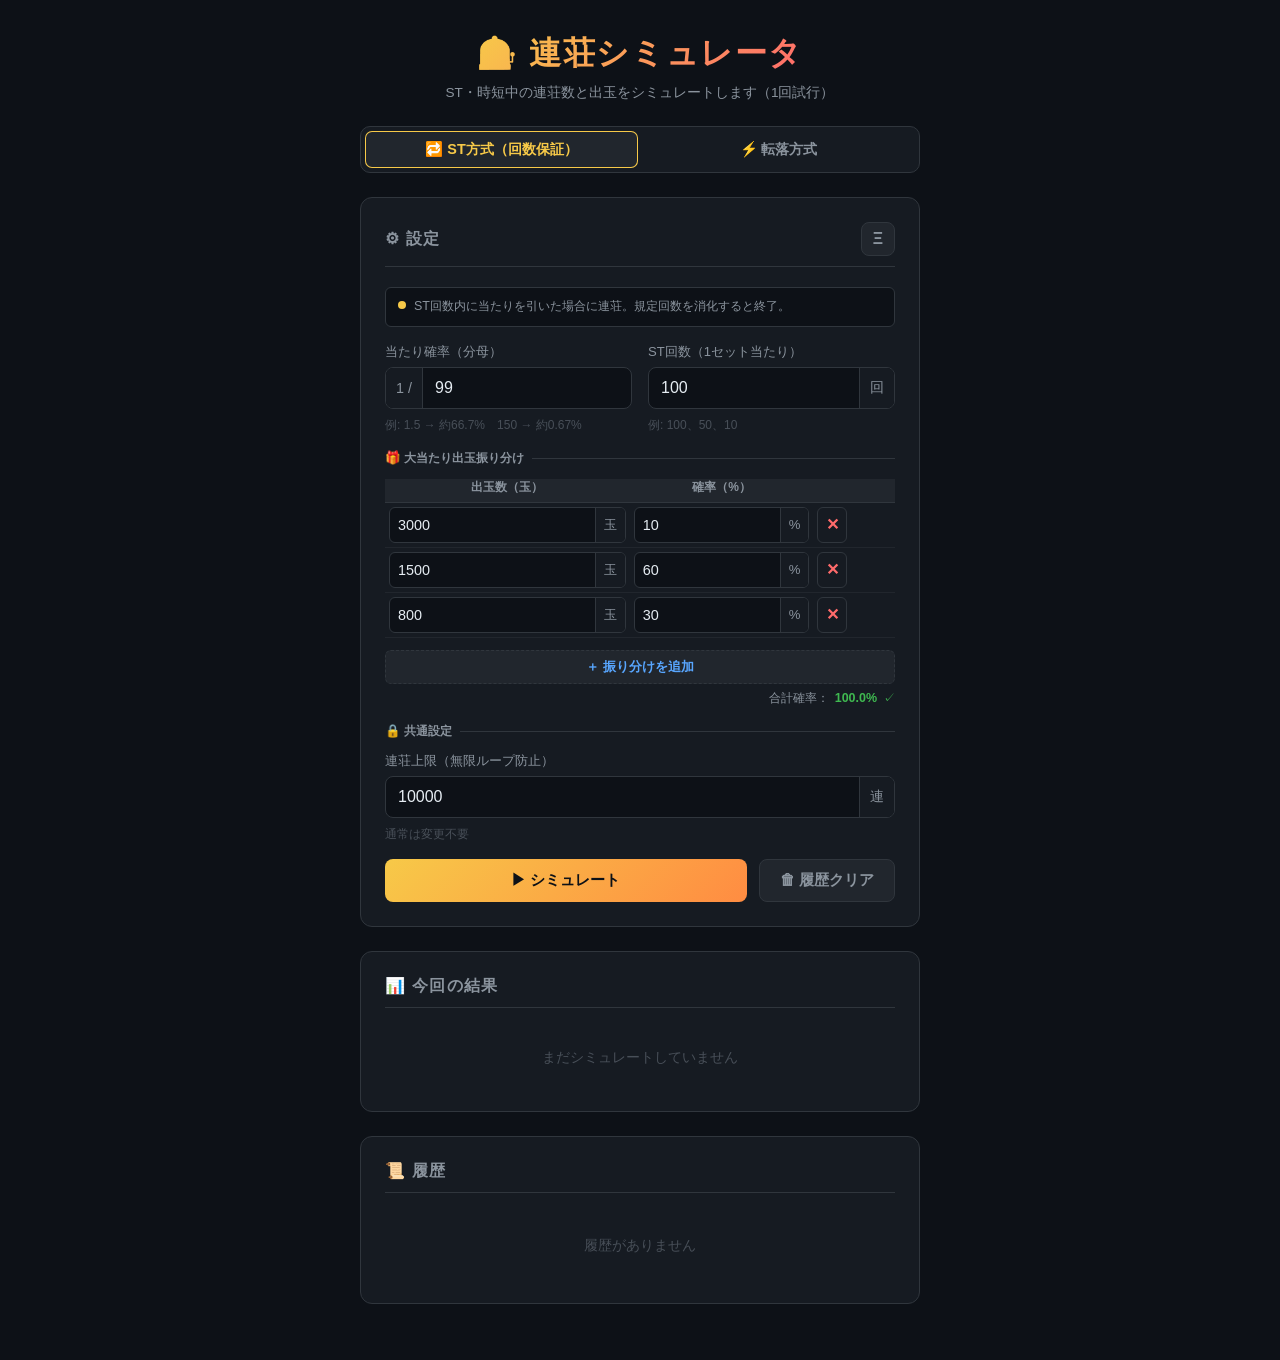
==== commit 2f1ebbed: "保存読み込み機能追加" ====
--- a/index.html
+++ b/index.html
@@ -45,6 +45,56 @@
       text-transform: uppercase; letter-spacing: 0.08em;
       margin-bottom: 20px; border-bottom: 1px solid #30363d; padding-bottom: 10px;
     }
+    .settings-head {
+      display: flex; align-items: center; justify-content: space-between;
+      gap: 10px;
+    }
+    .preset-menu-wrap {
+      position: relative;
+      display: inline-flex;
+      align-items: center;
+      flex-shrink: 0;
+    }
+    .settings-menu-btn {
+      width: 34px; height: 34px; padding: 0;
+      border-radius: 8px;
+      border: 1px solid #30363d;
+      background: #21262d;
+      color: #8b949e;
+      font-size: 1rem;
+      line-height: 1;
+      font-weight: 700;
+    }
+    .settings-menu-btn:hover { color: #e6edf3; border-color: #8b949e; }
+    .preset-quick-menu {
+      position: absolute;
+      top: calc(100% + 8px);
+      right: 0;
+      width: 140px;
+      background: #161b22;
+      border: 1px solid #30363d;
+      border-radius: 10px;
+      box-shadow: 0 12px 24px rgba(0, 0, 0, 0.35);
+      padding: 6px;
+      display: none;
+      z-index: 10001;
+    }
+    .preset-quick-menu.open { display: block; }
+    .preset-quick-item {
+      width: 100%;
+      text-align: left;
+      border: 1px solid transparent;
+      background: transparent;
+      color: #e6edf3;
+      border-radius: 7px;
+      padding: 8px 10px;
+      font-size: 0.85rem;
+      font-weight: 600;
+    }
+    .preset-quick-item:hover {
+      background: #21262d;
+      border-color: #30363d;
+    }
 
     /* forms */
     .form-row { display: grid; grid-template-columns: 1fr 1fr; gap: 16px; margin-bottom: 16px; }
@@ -135,6 +185,60 @@
     .total-ok   { color: #3fb950; }
     .total-warn { color: #ff6b6b; }
 
+    .preset-select {
+      width: 100%; height: 40px;
+      background: #21262d; border: none; outline: none;
+      color: #e6edf3; padding: 0 12px;
+      font-size: 0.9rem;
+    }
+    .preset-select option {
+      background: #21262d;
+      color: #e6edf3;
+    }
+    .preset-input {
+      background: transparent; border: none; outline: none;
+      color: #e6edf3; font-size: 0.9rem;
+      height: 40px; width: 100%; padding: 0 12px;
+    }
+
+    .modal-overlay {
+      position: fixed; inset: 0;
+      background: rgba(0, 0, 0, 0.62);
+      display: none; align-items: center; justify-content: center;
+      z-index: 10000;
+      padding: 16px;
+    }
+    .modal-overlay.open { display: flex; }
+    .modal-card {
+      width: 100%; max-width: 560px;
+      background: #161b22;
+      border: 1px solid #30363d;
+      border-radius: 12px;
+      padding: 20px;
+      box-shadow: 0 16px 48px rgba(0, 0, 0, 0.45);
+      animation: pop 0.2s ease forwards;
+    }
+    .modal-head {
+      display: flex; align-items: center; justify-content: space-between;
+      margin-bottom: 14px;
+      border-bottom: 1px solid #30363d;
+      padding-bottom: 10px;
+    }
+    .modal-title {
+      font-size: 1rem; font-weight: 700; color: #e6edf3;
+      letter-spacing: 0.03em;
+    }
+    .modal-close {
+      width: 34px; height: 34px; padding: 0;
+      border-radius: 8px;
+      background: #21262d;
+      color: #8b949e;
+      border: 1px solid #30363d;
+      font-size: 1rem;
+      line-height: 1;
+    }
+    .modal-close:hover { color: #e6edf3; border-color: #8b949e; }
+
     /* result summary */
     .result-summary { display: flex; gap: 12px; flex-wrap: wrap; margin-bottom: 16px; }
     .stat-pill {
@@ -244,9 +348,63 @@
     }
     .animated { animation: pop 0.35s ease forwards; }
     .no-result { color: #484f58; font-size: 0.9rem; text-align: center; padding: 20px 0; }
+
+    /* ─── CRTテレビ消灯演出 ─── */
+    #blackout-overlay {
+      position: fixed; inset: 0;
+      display: flex; align-items: center; justify-content: center;
+      opacity: 0; pointer-events: none;
+      z-index: 9999;
+      background: #000;
+    }
+    #blackout-overlay.phase-flash {
+      background: #fffff8;
+      opacity: 1; pointer-events: all;
+      transition: none;
+    }
+    #blackout-overlay.phase-black {
+      background: #000;
+      opacity: 1; pointer-events: all;
+      transition: background 0.08s ease;
+    }
+    #blackout-overlay.phase-out {
+      opacity: 0; pointer-events: none;
+      transition: opacity 0.45s ease;
+    }
+
+    #tv-line {
+      position: absolute;
+      width: 100%; height: 3px;
+      background: linear-gradient(90deg,
+        transparent 0%,
+        rgba(30,100,255,0.4) 8%,
+        rgba(80,160,255,0.9) 30%,
+        #58a6ff 50%,
+        rgba(80,160,255,0.9) 70%,
+        rgba(30,100,255,0.4) 92%,
+        transparent 100%
+      );
+      box-shadow: 0 0 5px 2px rgba(210,210,255,1), 0 0 14px 4px rgba(190,190,255,0.6);
+      transform: scaleX(0);
+      opacity: 0;
+    }
+    #tv-line.line-shrink {
+      animation: tv-line-shrink 0.3s cubic-bezier(0.55, 0, 1, 1) forwards;
+    }
+    @keyframes tv-line-shrink {
+      0%   { transform: scaleX(1);    opacity: 1; }
+      60%  { transform: scaleX(0.07); opacity: 1; }
+      82%  { transform: scaleX(0.02); opacity: 0.75; }
+      100% { transform: scaleX(0);    opacity: 0; }
+    }
   </style>
 </head>
 <body>
+
+<!-- CRTテレビ消灯演出オーバーレイ -->
+<div id="blackout-overlay">
+  <div id="tv-line"></div>
+</div>
 
 <h1>🎰 連荘シミュレータ</h1>
 <p class="subtitle">ST・時短中の連荘数と出玉をシミュレートします（1回試行）</p>
@@ -257,7 +415,16 @@
 </div>
 
 <div class="card">
-  <h2>⚙ 設定</h2>
+  <h2 class="settings-head">
+    <span>⚙ 設定</span>
+    <span id="presetMenuWrap" class="preset-menu-wrap">
+      <button class="settings-menu-btn" type="button" title="設定プリセット" aria-label="設定プリセット" onclick="togglePresetQuickMenu(event)">Ξ</button>
+      <div id="presetQuickMenu" class="preset-quick-menu">
+        <button class="preset-quick-item" type="button" onclick="openSaveModal()">保存</button>
+        <button class="preset-quick-item" type="button" onclick="openLoadModal()">読出</button>
+      </div>
+    </span>
+  </h2>
 
   <!-- ST -->
   <div id="form-st">
@@ -384,12 +551,143 @@
   </div>
 </div>
 
+<div id="presetSaveModal" class="modal-overlay" onclick="onSaveModalBackdrop(event)">
+  <div class="modal-card" role="dialog" aria-modal="true" aria-labelledby="presetSaveTitle">
+    <div class="modal-head">
+      <div id="presetSaveTitle" class="modal-title">💾 プリセット保存</div>
+      <button class="modal-close" type="button" onclick="closeSaveModal()" aria-label="閉じる">✕</button>
+    </div>
+    <div class="form-row-single">
+      <div class="form-group">
+        <label id="presetSaveLabel">ST方式プリセット</label>
+        <div class="input-wrap" style="margin-bottom:8px">
+          <input type="text" id="presetName" class="preset-input" placeholder="空欄で自動: 設定1,2,3..." />
+        </div>
+        <button class="btn-secondary" type="button" onclick="saveNamedPreset()" style="width:100%">保存する</button>
+        <span class="hint">現在のタブ（ST/転落）ごとに別保存されます</span>
+      </div>
+    </div>
+  </div>
+</div>
+
+<div id="presetLoadModal" class="modal-overlay" onclick="onLoadModalBackdrop(event)">
+  <div class="modal-card" role="dialog" aria-modal="true" aria-labelledby="presetLoadTitle">
+    <div class="modal-head">
+      <div id="presetLoadTitle" class="modal-title">📂 プリセット読出</div>
+      <button class="modal-close" type="button" onclick="closeLoadModal()" aria-label="閉じる">✕</button>
+    </div>
+    <div class="form-row-single">
+      <div class="form-group">
+        <label id="presetLoadLabel">ST方式プリセット</label>
+        <div class="input-wrap" style="margin-bottom:8px">
+          <select id="presetSelect" class="preset-select"></select>
+        </div>
+        <div class="btn-row">
+          <button class="btn-secondary" type="button" onclick="loadSelectedPreset()">読込</button>
+          <button class="btn-secondary" type="button" onclick="deleteSelectedPreset()">削除</button>
+        </div>
+      </div>
+    </div>
+  </div>
+</div>
+
 <script>
   let currentTab = 'st';
   let simHistory = [];
   let historyId = 0;
 
   const LS_KEY = 'rensho-sim-v1';
+  const PRESET_KEY = 'rensho-sim-presets-v1';
+
+  function createEmptyPresetStore() {
+    return {
+      counters: { st: 0, tenraku: 0 },
+      st: [],
+      tenraku: [],
+    };
+  }
+
+  function getPresetStore() {
+    try {
+      const raw = localStorage.getItem(PRESET_KEY);
+      if (!raw) return createEmptyPresetStore();
+      const data = JSON.parse(raw);
+      if (!data.counters) data.counters = { st: 0, tenraku: 0 };
+      if (!Array.isArray(data.st)) data.st = [];
+      if (!Array.isArray(data.tenraku)) data.tenraku = [];
+      return data;
+    } catch (e) {
+      return createEmptyPresetStore();
+    }
+  }
+
+  function savePresetStore(store) {
+    localStorage.setItem(PRESET_KEY, JSON.stringify(store));
+  }
+
+  function modeLabel(mode) {
+    return mode === 'st' ? 'ST方式' : '転落方式';
+  }
+
+  function togglePresetQuickMenu(e) {
+    if (e) e.stopPropagation();
+    const menu = document.getElementById('presetQuickMenu');
+    menu.classList.toggle('open');
+  }
+
+  function closePresetQuickMenu() {
+    const menu = document.getElementById('presetQuickMenu');
+    if (menu) menu.classList.remove('open');
+  }
+
+  function openSaveModal() {
+    closePresetQuickMenu();
+    const label = document.getElementById('presetSaveLabel');
+    if (label) label.textContent = modeLabel(currentTab) + 'プリセット';
+    document.getElementById('presetSaveModal').classList.add('open');
+    setTimeout(() => {
+      const input = document.getElementById('presetName');
+      if (input) { input.focus(); input.select(); }
+    }, 0);
+  }
+
+  function closeSaveModal() {
+    document.getElementById('presetSaveModal').classList.remove('open');
+  }
+
+  function onSaveModalBackdrop(e) {
+    if (e.target.id === 'presetSaveModal') closeSaveModal();
+  }
+
+  function openLoadModal() {
+    renderPresetSelect();
+    closePresetQuickMenu();
+    document.getElementById('presetLoadModal').classList.add('open');
+    setTimeout(() => {
+      const sel = document.getElementById('presetSelect');
+      if (sel) sel.focus();
+    }, 0);
+  }
+
+  function closeLoadModal() {
+    document.getElementById('presetLoadModal').classList.remove('open');
+  }
+
+  function onLoadModalBackdrop(e) {
+    if (e.target.id === 'presetLoadModal') closeLoadModal();
+  }
+
+  document.addEventListener('click', (e) => {
+    if (!e.target.closest('#presetMenuWrap')) closePresetQuickMenu();
+  });
+
+  document.addEventListener('keydown', (e) => {
+    if (e.key === 'Escape') {
+      closeSaveModal();
+      closeLoadModal();
+      closePresetQuickMenu();
+    }
+  });
 
   function saveSettings() {
     try {
@@ -410,6 +708,121 @@
       balls: parseFloat(tr.querySelector('.dist-balls').value) || 0,
       prob:  parseFloat(tr.querySelector('.dist-prob').value)  || 0,
     }));
+  }
+
+  function getCurrentModeSnapshot(mode) {
+    if (mode === 'st') {
+      return {
+        probDenom: document.getElementById('st-probDenom').value,
+        stGames: document.getElementById('st-stGames').value,
+        maxRensho: document.getElementById('maxRensho').value,
+        dist: getDistRows('st'),
+      };
+    }
+    return {
+      probDenom: document.getElementById('tr-probDenom').value,
+      fallDenom: document.getElementById('tr-fallDenom').value,
+      maxRensho: document.getElementById('maxRensho').value,
+      dist: getDistRows('tenraku'),
+    };
+  }
+
+  function applyModeSnapshot(mode, snapshot) {
+    if (!snapshot) return;
+
+    if (mode === 'st') {
+      if (snapshot.probDenom !== undefined) document.getElementById('st-probDenom').value = snapshot.probDenom;
+      if (snapshot.stGames !== undefined) document.getElementById('st-stGames').value = snapshot.stGames;
+      if (snapshot.maxRensho !== undefined) document.getElementById('maxRensho').value = snapshot.maxRensho;
+      if (Array.isArray(snapshot.dist)) {
+        clearDistBody('st');
+        snapshot.dist.forEach(r => addDistRow('st', r.balls, r.prob));
+      }
+    } else {
+      if (snapshot.probDenom !== undefined) document.getElementById('tr-probDenom').value = snapshot.probDenom;
+      if (snapshot.fallDenom !== undefined) document.getElementById('tr-fallDenom').value = snapshot.fallDenom;
+      if (snapshot.maxRensho !== undefined) document.getElementById('maxRensho').value = snapshot.maxRensho;
+      if (Array.isArray(snapshot.dist)) {
+        clearDistBody('tenraku');
+        snapshot.dist.forEach(r => addDistRow('tenraku', r.balls, r.prob));
+      }
+    }
+
+    saveSettings();
+  }
+
+  function renderPresetSelect() {
+    const label = document.getElementById('presetLoadLabel');
+    const select = document.getElementById('presetSelect');
+    if (!label || !select) return;
+
+    label.textContent = modeLabel(currentTab) + 'プリセット';
+
+    const store = getPresetStore();
+    const list = currentTab === 'st' ? store.st : store.tenraku;
+    select.innerHTML = '';
+
+    if (list.length === 0) {
+      const opt = document.createElement('option');
+      opt.value = '';
+      opt.textContent = '保存済みなし';
+      select.appendChild(opt);
+      return;
+    }
+
+    list.forEach(item => {
+      const opt = document.createElement('option');
+      opt.value = item.id;
+      opt.textContent = item.name;
+      select.appendChild(opt);
+    });
+  }
+
+  function saveNamedPreset() {
+    const mode = currentTab;
+    const store = getPresetStore();
+    const list = mode === 'st' ? store.st : store.tenraku;
+    const nameInput = document.getElementById('presetName');
+    let name = (nameInput.value || '').trim();
+
+    if (!name) {
+      store.counters[mode] = (store.counters[mode] || 0) + 1;
+      name = '設定' + store.counters[mode];
+    }
+
+    const id = Date.now().toString(36) + Math.random().toString(36).slice(2, 8);
+    list.push({
+      id,
+      name,
+      snapshot: getCurrentModeSnapshot(mode),
+      createdAt: Date.now(),
+    });
+
+    savePresetStore(store);
+    nameInput.value = '';
+    closeSaveModal();
+  }
+
+  function loadSelectedPreset() {
+    const store = getPresetStore();
+    const list = currentTab === 'st' ? store.st : store.tenraku;
+    const selectedId = document.getElementById('presetSelect').value;
+    const found = list.find(v => v.id === selectedId);
+    if (!found) return;
+    applyModeSnapshot(currentTab, found.snapshot);
+    closeLoadModal();
+  }
+
+  function deleteSelectedPreset() {
+    const store = getPresetStore();
+    const list = currentTab === 'st' ? store.st : store.tenraku;
+    const selectedId = document.getElementById('presetSelect').value;
+    const idx = list.findIndex(v => v.id === selectedId);
+    if (idx < 0) return;
+    if (!confirm('選択中のプリセットを削除しますか？')) return;
+    list.splice(idx, 1);
+    savePresetStore(store);
+    renderPresetSelect();
   }
 
   function clearDistBody(tab) {
@@ -525,6 +938,7 @@
     document.getElementById('form-tenraku').style.display        = tab === 'tenraku' ? '' : 'none';
     document.getElementById('dist-section-st').style.display     = tab === 'st'      ? '' : 'none';
     document.getElementById('dist-section-tenraku').style.display = tab === 'tenraku' ? '' : 'none';
+    renderPresetSelect();
     saveSettings();
   }
 
@@ -564,10 +978,17 @@
     const avgGame     = hits.length > 0 ? totalGames / hits.length : 0;
     const totalBalls  = hits.reduce((s, h) => s + h.balls, 0);
 
-    renderResult({
-      mode: 'st', rensho, hits, stGames, totalGames, avgGame, totalBalls,
-      label: `当たり 1/${denom}（${(prob*100).toFixed(2)}%）　ST ${stGames}回`,
-    });
+    const doRenderST = () => {
+      renderResult({
+        mode: 'st', rensho, hits, stGames, totalGames, avgGame, totalBalls,
+        label: `当たり 1/${denom}（${(prob*100).toFixed(2)}%）　ST ${stGames}回`,
+      });
+    };
+    if (totalBalls >= BLACKOUT_THRESHOLD) {
+      showBlackout(doRenderST);
+    } else {
+      doRenderST();
+    }
 
     const seq = hits.map((h, i) => `${i+1}連:${h.game}G`).join(' ');
     simHistory.unshift({
@@ -606,10 +1027,17 @@
     const avgGame     = hits.length > 0 ? hits.reduce((s, h) => s + h.game, 0) / hits.length : 0;
     const totalBalls  = hits.reduce((s, h) => s + h.balls, 0);
 
-    renderResult({
-      mode: 'tenraku', rensho, hits, totalGames, avgGame, fallGame, totalBalls,
-      label: `当たり 1/${hitDenom}（${(hitProb*100).toFixed(2)}%）　転落 1/${fallDenom}（${(fallProb*100).toFixed(2)}%）`,
-    });
+    const doRenderTenraku = () => {
+      renderResult({
+        mode: 'tenraku', rensho, hits, totalGames, avgGame, fallGame, totalBalls,
+        label: `当たり 1/${hitDenom}（${(hitProb*100).toFixed(2)}%）　転落 1/${fallDenom}（${(fallProb*100).toFixed(2)}%）`,
+      });
+    };
+    if (totalBalls >= BLACKOUT_THRESHOLD) {
+      showBlackout(doRenderTenraku);
+    } else {
+      doRenderTenraku();
+    }
 
     const seq = hits.map((h, i) => `${i+1}連:${h.game}G`).join(' ');
     simHistory.unshift({
@@ -790,8 +1218,48 @@
     renderHistory();
   }
 
+  // ─── ブラックアウト演出 ───
+  const BLACKOUT_THRESHOLD = 50000;
+
+  function showBlackout(onComplete) {
+    const overlay = document.getElementById('blackout-overlay');
+    const line    = document.getElementById('tv-line');
+
+    // リセット
+    overlay.className = '';
+    line.className    = '';
+
+    // 一瞬白フラッシュ（テレビが山を越えるイメージ）
+    overlay.classList.add('phase-flash');
+
+    // ブラック画面へ
+    setTimeout(() => {
+      overlay.classList.remove('phase-flash');
+      overlay.classList.add('phase-black');
+    }, 50);
+
+    // 横線が全幅から中心の点へと収縮
+    setTimeout(() => {
+      line.classList.add('line-shrink');
+    }, 160);
+
+    // フェードアウト
+    setTimeout(() => {
+      overlay.classList.remove('phase-black');
+      overlay.classList.add('phase-out');
+    }, 4000);
+
+    // 完了 → 結果表示
+    setTimeout(() => {
+      overlay.className = '';
+      line.className    = '';
+      onComplete();
+    }, 4500);
+  }
+
   // 初期化
   initDist();
+  renderPresetSelect();
 </script>
 </body>
 </html>
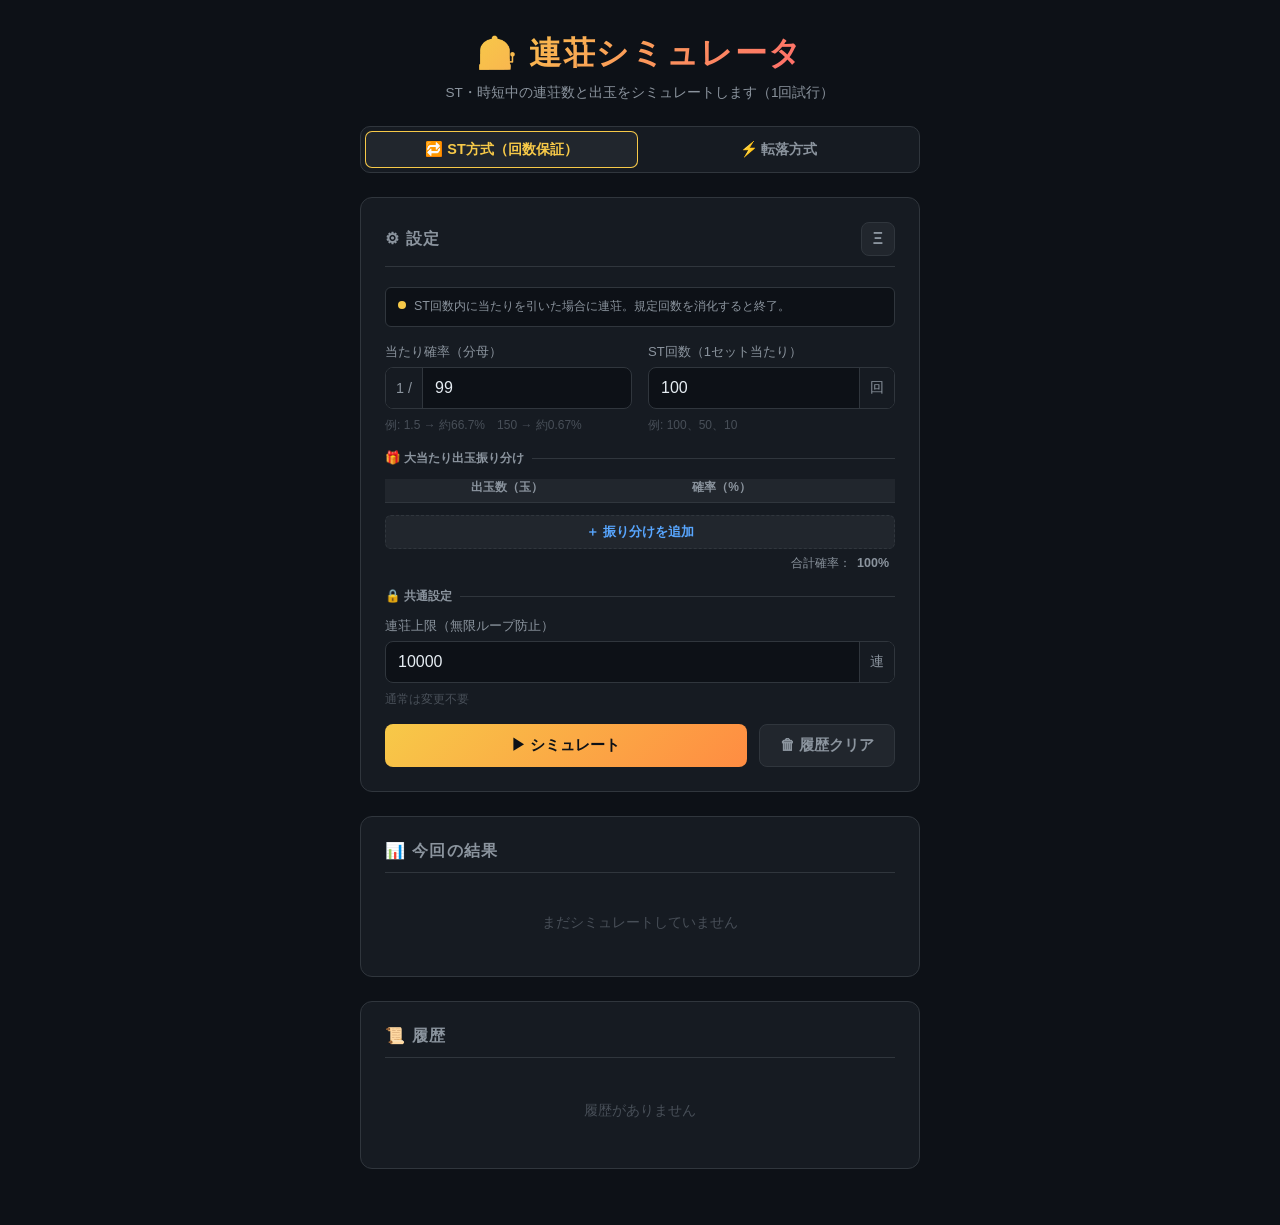
==== commit 63738f3f: "Add cache busting query strings and no-cache headers for mobile sync" ====
--- a/index.html
+++ b/index.html
@@ -3,405 +3,15 @@
 <head>
   <meta charset="UTF-8" />
   <meta name="viewport" content="width=device-width, initial-scale=1.0" />
+  <meta http-equiv="pragma" content="no-cache" />
+  <meta http-equiv="cache-control" content="no-cache, no-store, must-revalidate" />
   <title>連荘シミュレータ</title>
-  <style>
-    *, *::before, *::after { box-sizing: border-box; margin: 0; padding: 0; }
-    body {
-      font-family: 'Segoe UI', 'Hiragino Sans', 'Meiryo', sans-serif;
-      background: #0d1117; color: #e6edf3;
-      min-height: 100vh; display: flex; flex-direction: column;
-      align-items: center; padding: 32px 16px;
-    }
-    h1 {
-      font-size: 2rem; font-weight: 700; letter-spacing: 0.05em; margin-bottom: 8px;
-      background: linear-gradient(135deg, #f7c948, #ff6b6b);
-      -webkit-background-clip: text; background-clip: text; -webkit-text-fill-color: transparent;
-    }
-    .subtitle { font-size: 0.85rem; color: #8b949e; margin-bottom: 24px; }
-
-    /* tab */
-    .tab-bar {
-      display: flex; width: 100%; max-width: 560px;
-      background: #161b22; border: 1px solid #30363d; border-radius: 10px;
-      padding: 4px; margin-bottom: 24px; gap: 4px;
-    }
-    .tab-btn {
-      flex: 1; padding: 9px 0; border: none; border-radius: 7px;
-      background: transparent; color: #8b949e;
-      font-size: 0.9rem; font-weight: 600; cursor: pointer;
-      transition: background 0.2s, color 0.2s;
-    }
-    .tab-btn.active { background: #21262d; color: #e6edf3; }
-    .tab-btn[data-tab="st"].active      { box-shadow: inset 0 0 0 1px #f7c948; color: #f7c948; }
-    .tab-btn[data-tab="tenraku"].active { box-shadow: inset 0 0 0 1px #ff6b6b; color: #ff6b6b; }
-
-    /* card */
-    .card {
-      background: #161b22; border: 1px solid #30363d; border-radius: 12px;
-      padding: 24px; width: 100%; max-width: 560px; margin-bottom: 24px;
-    }
-    .card h2 {
-      font-size: 1rem; font-weight: 600; color: #8b949e;
-      text-transform: uppercase; letter-spacing: 0.08em;
-      margin-bottom: 20px; border-bottom: 1px solid #30363d; padding-bottom: 10px;
-    }
-    .settings-head {
-      display: flex; align-items: center; justify-content: space-between;
-      gap: 10px;
-    }
-    .preset-menu-wrap {
-      position: relative;
-      display: inline-flex;
-      align-items: center;
-      flex-shrink: 0;
-    }
-    .settings-menu-btn {
-      width: 34px; height: 34px; padding: 0;
-      border-radius: 8px;
-      border: 1px solid #30363d;
-      background: #21262d;
-      color: #8b949e;
-      font-size: 1rem;
-      line-height: 1;
-      font-weight: 700;
-    }
-    .settings-menu-btn:hover { color: #e6edf3; border-color: #8b949e; }
-    .preset-quick-menu {
-      position: absolute;
-      top: calc(100% + 8px);
-      right: 0;
-      width: 140px;
-      background: #161b22;
-      border: 1px solid #30363d;
-      border-radius: 10px;
-      box-shadow: 0 12px 24px rgba(0, 0, 0, 0.35);
-      padding: 6px;
-      display: none;
-      z-index: 10001;
-    }
-    .preset-quick-menu.open { display: block; }
-    .preset-quick-item {
-      width: 100%;
-      text-align: left;
-      border: 1px solid transparent;
-      background: transparent;
-      color: #e6edf3;
-      border-radius: 7px;
-      padding: 8px 10px;
-      font-size: 0.85rem;
-      font-weight: 600;
-    }
-    .preset-quick-item:hover {
-      background: #21262d;
-      border-color: #30363d;
-    }
-
-    /* forms */
-    .form-row { display: grid; grid-template-columns: 1fr 1fr; gap: 16px; margin-bottom: 16px; }
-    .form-row-single { display: grid; grid-template-columns: 1fr; gap: 16px; margin-bottom: 16px; }
-    .form-group { display: flex; flex-direction: column; gap: 6px; }
-    label { font-size: 0.82rem; color: #8b949e; font-weight: 500; }
-    .input-wrap {
-      display: flex; align-items: center; background: #0d1117;
-      border: 1px solid #30363d; border-radius: 8px; overflow: hidden; transition: border-color 0.2s;
-    }
-    .input-wrap:focus-within { border-color: #f7c948; }
-    .input-prefix {
-      padding: 0 10px; color: #8b949e; font-size: 0.9rem;
-      background: #161b22; border-right: 1px solid #30363d;
-      height: 40px; display: flex; align-items: center; white-space: nowrap;
-    }
-    input[type="number"] {
-      background: transparent; border: none; outline: none;
-      color: #e6edf3; font-size: 1rem; padding: 0 12px; height: 40px; width: 100%;
-    }
-    input[type="number"]::-webkit-inner-spin-button { -webkit-appearance: none; }
-    .hint { font-size: 0.75rem; color: #484f58; margin-top: 2px; }
-
-    .mode-desc {
-      display: flex; align-items: flex-start; gap: 8px;
-      font-size: 0.78rem; color: #8b949e; background: #0d1117;
-      border: 1px solid #30363d; border-radius: 6px;
-      padding: 9px 12px; margin-bottom: 16px; line-height: 1.6;
-    }
-    .dot { width: 8px; height: 8px; border-radius: 50%; flex-shrink: 0; margin-top: 4px; }
-    .dot-st      { background: #f7c948; }
-    .dot-tenraku { background: #ff6b6b; }
-
-    /* section divider */
-    .section-divider {
-      display: flex; align-items: center; gap: 8px;
-      font-size: 0.78rem; color: #8b949e; font-weight: 600;
-      margin-bottom: 12px; margin-top: 4px;
-    }
-    .section-divider::after { content: ''; flex: 1; height: 1px; background: #30363d; }
-
-    /* buttons */
-    .btn-row { display: flex; gap: 12px; margin-top: 8px; }
-    button { cursor: pointer; border: none; border-radius: 8px; font-size: 0.95rem; font-weight: 600; padding: 10px 20px; transition: opacity 0.2s, transform 0.1s; }
-    button:active { transform: scale(0.97); }
-    .btn-primary  { background: linear-gradient(135deg, #f7c948, #ff8c42); color: #0d1117; flex: 1; }
-    .btn-secondary { background: #21262d; color: #8b949e; border: 1px solid #30363d; }
-    .btn-primary:hover  { opacity: 0.9; }
-    .btn-secondary:hover { color: #e6edf3; border-color: #8b949e; }
-
-    /* 振り分けエディタ */
-    .dist-table { width: 100%; border-collapse: collapse; margin-bottom: 10px; }
-    .dist-table th {
-      font-size: 0.75rem; color: #8b949e; font-weight: 600;
-      padding: 0 6px 6px; text-align: center;
-    }
-    .dist-table td { padding: 4px 4px; }
-    .dist-input-wrap {
-      display: flex; align-items: center; background: #0d1117;
-      border: 1px solid #30363d; border-radius: 6px; overflow: hidden;
-      height: 36px; transition: border-color 0.2s;
-    }
-    .dist-input-wrap:focus-within { border-color: #f7c948; }
-    .dist-input-wrap input[type="number"] { height: 36px; font-size: 0.9rem; padding: 0 8px; }
-    .dist-suffix {
-      padding: 0 8px; font-size: 0.82rem; color: #8b949e;
-      background: #161b22; border-left: 1px solid #30363d;
-      height: 36px; display: flex; align-items: center; white-space: nowrap;
-    }
-    .dist-del-btn {
-      background: transparent; border: 1px solid #30363d; color: #ff6b6b;
-      border-radius: 6px; padding: 0; width: 30px; height: 36px;
-      font-size: 1rem; font-weight: 700; display: flex; align-items: center; justify-content: center;
-      transition: background 0.15s;
-    }
-    .dist-del-btn:hover { background: rgba(255,107,107,0.12); }
-    .dist-add-btn {
-      background: #21262d; border: 1px dashed #30363d; color: #58a6ff;
-      border-radius: 6px; padding: 7px 14px; font-size: 0.82rem; font-weight: 600;
-      width: 100%; margin-top: 2px;
-    }
-    .dist-add-btn:hover { border-color: #58a6ff; }
-    .dist-total {
-      display: flex; justify-content: flex-end; align-items: center;
-      gap: 6px; font-size: 0.78rem; color: #8b949e; margin-top: 6px;
-    }
-    .dist-total .total-val { font-weight: 700; }
-    .total-ok   { color: #3fb950; }
-    .total-warn { color: #ff6b6b; }
-
-    .preset-select {
-      width: 100%; height: 40px;
-      background: #21262d; border: none; outline: none;
-      color: #e6edf3; padding: 0 12px;
-      font-size: 0.9rem;
-    }
-    .preset-select option {
-      background: #21262d;
-      color: #e6edf3;
-    }
-    .preset-input {
-      background: transparent; border: none; outline: none;
-      color: #e6edf3; font-size: 0.9rem;
-      height: 40px; width: 100%; padding: 0 12px;
-    }
-
-    .modal-overlay {
-      position: fixed; inset: 0;
-      background: rgba(0, 0, 0, 0.62);
-      display: none; align-items: center; justify-content: center;
-      z-index: 10000;
-      padding: 16px;
-    }
-    .modal-overlay.open { display: flex; }
-    .modal-card {
-      width: 100%; max-width: 560px;
-      background: #161b22;
-      border: 1px solid #30363d;
-      border-radius: 12px;
-      padding: 20px;
-      box-shadow: 0 16px 48px rgba(0, 0, 0, 0.45);
-      animation: pop 0.2s ease forwards;
-    }
-    .modal-head {
-      display: flex; align-items: center; justify-content: space-between;
-      margin-bottom: 14px;
-      border-bottom: 1px solid #30363d;
-      padding-bottom: 10px;
-    }
-    .modal-title {
-      font-size: 1rem; font-weight: 700; color: #e6edf3;
-      letter-spacing: 0.03em;
-    }
-    .modal-close {
-      width: 34px; height: 34px; padding: 0;
-      border-radius: 8px;
-      background: #21262d;
-      color: #8b949e;
-      border: 1px solid #30363d;
-      font-size: 1rem;
-      line-height: 1;
-    }
-    .modal-close:hover { color: #e6edf3; border-color: #8b949e; }
-
-    /* result summary */
-    .result-summary { display: flex; gap: 12px; flex-wrap: wrap; margin-bottom: 16px; }
-    .stat-pill {
-      background: #0d1117; border: 1px solid #30363d; border-radius: 10px;
-      padding: 10px 16px; display: flex; flex-direction: column;
-      align-items: center; flex: 1; min-width: 80px;
-    }
-    .stat-pill .val { font-size: 1.6rem; font-weight: 700; line-height: 1.1; }
-    .stat-pill .lbl { font-size: 0.7rem; color: #8b949e; margin-top: 3px; }
-
-    .val.gold   { color: #f7c948; }
-    .val.red    { color: #ff6b6b; }
-    .val.blue   { color: #58a6ff; }
-    .val.purple { color: #a371f7; }
-    .val.green  { color: #3fb950; }
-    .val.gray   { color: #8b949e; }
-
-    /* hit bars */
-    .hit-list { margin-top: 4px; }
-    .hit-row { display: flex; align-items: center; gap: 8px; margin-bottom: 7px; }
-    .hit-label { font-size: 0.78rem; color: #8b949e; width: 52px; text-align: right; flex-shrink: 0; }
-    .hit-track {
-      flex: 1; background: #21262d; border-radius: 4px; height: 22px;
-      overflow: hidden; position: relative;
-    }
-    .hit-fill {
-      height: 100%; border-radius: 4px; display: flex; align-items: center;
-      padding: 0 8px; font-size: 0.75rem; font-weight: 700; color: #0d1117;
-      white-space: nowrap; min-width: 2px;
-    }
-    .hit-fill.color-hit  { background: linear-gradient(90deg, #58a6ff, #79c0ff); }
-    .hit-fill.color-fall { background: linear-gradient(90deg, #ff6b6b, #ffa07a); }
-    .hit-game-num { font-size: 0.78rem; color: #e6edf3; width: 56px; text-align: left; flex-shrink: 0; }
-    .hit-balls-badge {
-      font-size: 0.72rem; color: #f7c948; background: rgba(247,201,72,0.1);
-      border: 1px solid rgba(247,201,72,0.25); border-radius: 4px;
-      padding: 1px 6px; white-space: nowrap; flex-shrink: 0;
-    }
-
-    .section-title {
-      font-size: 0.78rem; color: #8b949e; font-weight: 600;
-      margin: 14px 0 8px; display: flex; align-items: center; gap: 6px;
-    }
-    .section-title::after { content: ''; flex: 1; height: 1px; background: #30363d; }
-
-    .end-row { display: flex; align-items: center; gap: 8px; margin-bottom: 7px; opacity: 0.6; }
-
-    /* payout area */
-    .payout-area {
-      margin-top: 16px; background: #0d1117;
-      border: 1px solid #30363d; border-radius: 10px; padding: 16px;
-    }
-    .payout-area-title {
-      font-size: 0.8rem; color: #8b949e; font-weight: 600; margin-bottom: 12px;
-    }
-    .payout-grid {
-      display: grid; grid-template-columns: repeat(2, 1fr); gap: 10px;
-    }
-    .payout-cell { text-align: center; }
-    .payout-cell .pv { font-size: 1.4rem; font-weight: 700; }
-    .payout-cell .pl { font-size: 0.7rem; color: #8b949e; margin-top: 3px; }
-    .pv-plus  { color: #3fb950; }
-    .pv-minus { color: #ff6b6b; }
-    .pv-zero  { color: #8b949e; }
-
-    /* 累積バー */
-    .cumul-bar-row { display: flex; align-items: center; gap: 8px; margin-bottom: 6px; }
-    .cumul-label { font-size: 0.78rem; color: #8b949e; width: 52px; text-align: right; flex-shrink: 0; }
-    .cumul-track { flex: 1; background: #21262d; border-radius: 4px; height: 20px; overflow: hidden; position: relative; }
-    .cumul-fill {
-      height: 100%; border-radius: 4px; display: flex; align-items: center;
-      padding: 0 8px; font-size: 0.73rem; font-weight: 700;
-      white-space: nowrap; min-width: 2px; transition: width 0.3s;
-    }
-    .cumul-fill.cf-gold { background: linear-gradient(90deg, #f7c948, #ffd700); color: #0d1117; }
-    .cumul-val { font-size: 0.75rem; width: 72px; text-align: left; flex-shrink: 0; color: #f7c948; }
-
-    /* history */
-    .history-table-wrap { overflow-x: auto; max-height: 340px; overflow-y: auto; }
-    table { width: 100%; border-collapse: collapse; font-size: 0.82rem; }
-    thead th {
-      position: sticky; top: 0; background: #21262d; color: #8b949e;
-      font-weight: 600; padding: 10px 8px; text-align: center;
-      border-bottom: 1px solid #30363d; white-space: nowrap;
-    }
-    tbody tr { border-bottom: 1px solid #21262d; transition: background 0.15s; }
-    tbody tr:hover { background: #1c2128; }
-    tbody td { padding: 8px; text-align: center; vertical-align: middle; }
-
-    .badge { display: inline-block; padding: 2px 8px; border-radius: 20px; font-size: 0.75rem; font-weight: 700; }
-    .badge-gold { background: rgba(247,201,72,0.15);  color: #f7c948; }
-    .badge-red  { background: rgba(255,107,107,0.15); color: #ff6b6b; }
-    .badge-blue { background: rgba(88,166,255,0.15);  color: #58a6ff; }
-    .badge-gray { background: rgba(139,148,158,0.15); color: #8b949e; }
-    .badge-mode-st      { background: rgba(247,201,72,0.1);  color: #f7c948; font-size: 0.68rem; }
-    .badge-mode-tenraku { background: rgba(255,107,107,0.1); color: #ff6b6b; font-size: 0.68rem; }
-
-    .seq-cell { font-size: 0.75rem; color: #58a6ff; max-width: 180px; word-break: break-all; text-align: left; line-height: 1.7; }
-    .balls-col { color: #f7c948; font-weight: 700; }
-
-    .empty-history { color: #484f58; font-size: 0.85rem; text-align: center; padding: 24px; }
-
-    @keyframes pop {
-      0%   { transform: scale(0.8); opacity: 0; }
-      60%  { transform: scale(1.05); }
-      100% { transform: scale(1); opacity: 1; }
-    }
-    .animated { animation: pop 0.35s ease forwards; }
-    .no-result { color: #484f58; font-size: 0.9rem; text-align: center; padding: 20px 0; }
-
-    /* ─── CRTテレビ消灯演出 ─── */
-    #blackout-overlay {
-      position: fixed; inset: 0;
-      display: flex; align-items: center; justify-content: center;
-      opacity: 0; pointer-events: none;
-      z-index: 9999;
-      background: #000;
-    }
-    #blackout-overlay.phase-flash {
-      background: #fffff8;
-      opacity: 1; pointer-events: all;
-      transition: none;
-    }
-    #blackout-overlay.phase-black {
-      background: #000;
-      opacity: 1; pointer-events: all;
-      transition: background 0.08s ease;
-    }
-    #blackout-overlay.phase-out {
-      opacity: 0; pointer-events: none;
-      transition: opacity 0.45s ease;
-    }
-
-    #tv-line {
-      position: absolute;
-      width: 100%; height: 3px;
-      background: linear-gradient(90deg,
-        transparent 0%,
-        rgba(30,100,255,0.4) 8%,
-        rgba(80,160,255,0.9) 30%,
-        #58a6ff 50%,
-        rgba(80,160,255,0.9) 70%,
-        rgba(30,100,255,0.4) 92%,
-        transparent 100%
-      );
-      box-shadow: 0 0 5px 2px rgba(210,210,255,1), 0 0 14px 4px rgba(190,190,255,0.6);
-      transform: scaleX(0);
-      opacity: 0;
-    }
-    #tv-line.line-shrink {
-      animation: tv-line-shrink 0.3s cubic-bezier(0.55, 0, 1, 1) forwards;
-    }
-    @keyframes tv-line-shrink {
-      0%   { transform: scaleX(1);    opacity: 1; }
-      60%  { transform: scaleX(0.07); opacity: 1; }
-      82%  { transform: scaleX(0.02); opacity: 0.75; }
-      100% { transform: scaleX(0);    opacity: 0; }
-    }
-  </style>
+  <script src="js/rensho-sim.js?v=20260511"></script><link rel="stylesheet" href="css/common.css?v=20260511">
+  <link rel="stylesheet" href="css/rensho-sim.css?v=20260511">
+  
 </head>
 <body>
 
-<!-- CRTテレビ消灯演出オーバーレイ -->
 <div id="blackout-overlay">
   <div id="tv-line"></div>
 </div>
@@ -591,675 +201,8 @@
   </div>
 </div>
 
-<script>
-  let currentTab = 'st';
-  let simHistory = [];
-  let historyId = 0;
-
-  const LS_KEY = 'rensho-sim-v1';
-  const PRESET_KEY = 'rensho-sim-presets-v1';
-
-  function createEmptyPresetStore() {
-    return {
-      counters: { st: 0, tenraku: 0 },
-      st: [],
-      tenraku: [],
-    };
-  }
-
-  function getPresetStore() {
-    try {
-      const raw = localStorage.getItem(PRESET_KEY);
-      if (!raw) return createEmptyPresetStore();
-      const data = JSON.parse(raw);
-      if (!data.counters) data.counters = { st: 0, tenraku: 0 };
-      if (!Array.isArray(data.st)) data.st = [];
-      if (!Array.isArray(data.tenraku)) data.tenraku = [];
-      return data;
-    } catch (e) {
-      return createEmptyPresetStore();
-    }
-  }
-
-  function savePresetStore(store) {
-    localStorage.setItem(PRESET_KEY, JSON.stringify(store));
-  }
-
-  function modeLabel(mode) {
-    return mode === 'st' ? 'ST方式' : '転落方式';
-  }
-
-  function togglePresetQuickMenu(e) {
-    if (e) e.stopPropagation();
-    const menu = document.getElementById('presetQuickMenu');
-    menu.classList.toggle('open');
-  }
-
-  function closePresetQuickMenu() {
-    const menu = document.getElementById('presetQuickMenu');
-    if (menu) menu.classList.remove('open');
-  }
-
-  function openSaveModal() {
-    closePresetQuickMenu();
-    const label = document.getElementById('presetSaveLabel');
-    if (label) label.textContent = modeLabel(currentTab) + 'プリセット';
-    document.getElementById('presetSaveModal').classList.add('open');
-    setTimeout(() => {
-      const input = document.getElementById('presetName');
-      if (input) { input.focus(); input.select(); }
-    }, 0);
-  }
-
-  function closeSaveModal() {
-    document.getElementById('presetSaveModal').classList.remove('open');
-  }
-
-  function onSaveModalBackdrop(e) {
-    if (e.target.id === 'presetSaveModal') closeSaveModal();
-  }
-
-  function openLoadModal() {
-    renderPresetSelect();
-    closePresetQuickMenu();
-    document.getElementById('presetLoadModal').classList.add('open');
-    setTimeout(() => {
-      const sel = document.getElementById('presetSelect');
-      if (sel) sel.focus();
-    }, 0);
-  }
-
-  function closeLoadModal() {
-    document.getElementById('presetLoadModal').classList.remove('open');
-  }
-
-  function onLoadModalBackdrop(e) {
-    if (e.target.id === 'presetLoadModal') closeLoadModal();
-  }
-
-  document.addEventListener('click', (e) => {
-    if (!e.target.closest('#presetMenuWrap')) closePresetQuickMenu();
-  });
-
-  document.addEventListener('keydown', (e) => {
-    if (e.key === 'Escape') {
-      closeSaveModal();
-      closeLoadModal();
-      closePresetQuickMenu();
-    }
-  });
-
-  function saveSettings() {
-    try {
-      const data = {
-        tab: currentTab,
-        st:  { prob: document.getElementById('st-probDenom').value, games: document.getElementById('st-stGames').value },
-        tr:  { prob: document.getElementById('tr-probDenom').value, fall:  document.getElementById('tr-fallDenom').value },
-        maxRensho: document.getElementById('maxRensho').value,
-        distSt:      getDistRows('st'),
-        distTenraku: getDistRows('tenraku'),
-      };
-      localStorage.setItem(LS_KEY, JSON.stringify(data));
-    } catch(e) {}
-  }
-
-  function getDistRows(tab) {
-    return [...document.querySelectorAll('#distBody-' + tab + ' tr')].map(tr => ({
-      balls: parseFloat(tr.querySelector('.dist-balls').value) || 0,
-      prob:  parseFloat(tr.querySelector('.dist-prob').value)  || 0,
-    }));
-  }
-
-  function getCurrentModeSnapshot(mode) {
-    if (mode === 'st') {
-      return {
-        probDenom: document.getElementById('st-probDenom').value,
-        stGames: document.getElementById('st-stGames').value,
-        maxRensho: document.getElementById('maxRensho').value,
-        dist: getDistRows('st'),
-      };
-    }
-    return {
-      probDenom: document.getElementById('tr-probDenom').value,
-      fallDenom: document.getElementById('tr-fallDenom').value,
-      maxRensho: document.getElementById('maxRensho').value,
-      dist: getDistRows('tenraku'),
-    };
-  }
-
-  function applyModeSnapshot(mode, snapshot) {
-    if (!snapshot) return;
-
-    if (mode === 'st') {
-      if (snapshot.probDenom !== undefined) document.getElementById('st-probDenom').value = snapshot.probDenom;
-      if (snapshot.stGames !== undefined) document.getElementById('st-stGames').value = snapshot.stGames;
-      if (snapshot.maxRensho !== undefined) document.getElementById('maxRensho').value = snapshot.maxRensho;
-      if (Array.isArray(snapshot.dist)) {
-        clearDistBody('st');
-        snapshot.dist.forEach(r => addDistRow('st', r.balls, r.prob));
-      }
-    } else {
-      if (snapshot.probDenom !== undefined) document.getElementById('tr-probDenom').value = snapshot.probDenom;
-      if (snapshot.fallDenom !== undefined) document.getElementById('tr-fallDenom').value = snapshot.fallDenom;
-      if (snapshot.maxRensho !== undefined) document.getElementById('maxRensho').value = snapshot.maxRensho;
-      if (Array.isArray(snapshot.dist)) {
-        clearDistBody('tenraku');
-        snapshot.dist.forEach(r => addDistRow('tenraku', r.balls, r.prob));
-      }
-    }
-
-    saveSettings();
-  }
-
-  function renderPresetSelect() {
-    const label = document.getElementById('presetLoadLabel');
-    const select = document.getElementById('presetSelect');
-    if (!label || !select) return;
-
-    label.textContent = modeLabel(currentTab) + 'プリセット';
-
-    const store = getPresetStore();
-    const list = currentTab === 'st' ? store.st : store.tenraku;
-    select.innerHTML = '';
-
-    if (list.length === 0) {
-      const opt = document.createElement('option');
-      opt.value = '';
-      opt.textContent = '保存済みなし';
-      select.appendChild(opt);
-      return;
-    }
-
-    list.forEach(item => {
-      const opt = document.createElement('option');
-      opt.value = item.id;
-      opt.textContent = item.name;
-      select.appendChild(opt);
-    });
-  }
-
-  function saveNamedPreset() {
-    const mode = currentTab;
-    const store = getPresetStore();
-    const list = mode === 'st' ? store.st : store.tenraku;
-    const nameInput = document.getElementById('presetName');
-    let name = (nameInput.value || '').trim();
-
-    if (!name) {
-      store.counters[mode] = (store.counters[mode] || 0) + 1;
-      name = '設定' + store.counters[mode];
-    }
-
-    const id = Date.now().toString(36) + Math.random().toString(36).slice(2, 8);
-    list.push({
-      id,
-      name,
-      snapshot: getCurrentModeSnapshot(mode),
-      createdAt: Date.now(),
-    });
-
-    savePresetStore(store);
-    nameInput.value = '';
-    closeSaveModal();
-  }
-
-  function loadSelectedPreset() {
-    const store = getPresetStore();
-    const list = currentTab === 'st' ? store.st : store.tenraku;
-    const selectedId = document.getElementById('presetSelect').value;
-    const found = list.find(v => v.id === selectedId);
-    if (!found) return;
-    applyModeSnapshot(currentTab, found.snapshot);
-    closeLoadModal();
-  }
-
-  function deleteSelectedPreset() {
-    const store = getPresetStore();
-    const list = currentTab === 'st' ? store.st : store.tenraku;
-    const selectedId = document.getElementById('presetSelect').value;
-    const idx = list.findIndex(v => v.id === selectedId);
-    if (idx < 0) return;
-    if (!confirm('選択中のプリセットを削除しますか？')) return;
-    list.splice(idx, 1);
-    savePresetStore(store);
-    renderPresetSelect();
-  }
-
-  function clearDistBody(tab) {
-    document.getElementById('distBody-' + tab).innerHTML = '';
-  }
-
-  function loadSettings() {
-    try {
-      const raw = localStorage.getItem(LS_KEY);
-      if (!raw) return false;
-      const d = JSON.parse(raw);
-      if (d.st) {
-        document.getElementById('st-probDenom').value = d.st.prob;
-        document.getElementById('st-stGames').value   = d.st.games;
-      }
-      if (d.tr) {
-        document.getElementById('tr-probDenom').value = d.tr.prob;
-        document.getElementById('tr-fallDenom').value  = d.tr.fall;
-      }
-      if (d.maxRensho) document.getElementById('maxRensho').value = d.maxRensho;
-      if (d.distSt && d.distSt.length > 0) {
-        clearDistBody('st');
-        d.distSt.forEach(r => addDistRow('st', r.balls, r.prob));
-      }
-      if (d.distTenraku && d.distTenraku.length > 0) {
-        clearDistBody('tenraku');
-        d.distTenraku.forEach(r => addDistRow('tenraku', r.balls, r.prob));
-      }
-      if (d.tab) switchTab(d.tab);
-      return true;
-    } catch(e) { return false; }
-  }
-
-  // ─── 振り分けエディタ ───
-  const defaultDist = [
-    { balls: 3000, prob: 10 },
-    { balls: 1500, prob: 60 },
-    { balls:  800, prob: 30 },
-  ];
-
-  function initDist() {
-    if (!loadSettings()) {
-      defaultDist.forEach(d => addDistRow('st',      d.balls, d.prob));
-      defaultDist.forEach(d => addDistRow('tenraku', d.balls, d.prob));
-    }
-  }
-
-  function addDistRow(tab = currentTab, balls = 1500, prob = 10) {
-    const tbody = document.getElementById('distBody-' + tab);
-    const tr = document.createElement('tr');
-    tr.innerHTML = `
-      <td>
-        <div class="dist-input-wrap">
-          <input type="number" class="dist-balls" value="${balls}" min="0" step="100" oninput="updateDistTotal('${tab}')" />
-          <span class="dist-suffix">玉</span>
-        </div>
-      </td>
-      <td>
-        <div class="dist-input-wrap">
-          <input type="number" class="dist-prob" value="${prob}" min="0" max="100" step="0.1" oninput="updateDistTotal('${tab}')" />
-          <span class="dist-suffix">%</span>
-        </div>
-      </td>
-      <td style="text-align:center">
-        <button class="dist-del-btn" onclick="removeDistRow(this, '${tab}')" title="削除">✕</button>
-      </td>`;
-    tbody.appendChild(tr);
-    updateDistTotal(tab);
-  }
-
-  function removeDistRow(btn, tab) {
-    btn.closest('tr').remove();
-    updateDistTotal(tab);
-  }
-
-  function updateDistTotal(tab) {
-    const probs = [...document.querySelectorAll('#distBody-' + tab + ' .dist-prob')].map(el => parseFloat(el.value) || 0);
-    const total = probs.reduce((s, v) => s + v, 0);
-    const el    = document.getElementById('distTotal-' + tab);
-    const msg   = document.getElementById('distTotalMsg-' + tab);
-    el.textContent = total.toFixed(1) + '%';
-    const ok = Math.abs(total - 100) < 0.01;
-    el.className = 'total-val ' + (ok ? 'total-ok' : 'total-warn');
-    msg.textContent = ok ? '✓' : '(合計100%にしてください)';
-    msg.style.color = ok ? '#3fb950' : '#ff6b6b';
-    saveSettings();
-  }
-
-  function getDistribution() {
-    const rows = [...document.querySelectorAll('#distBody-' + currentTab + ' tr')];
-    return rows.map(tr => ({
-      balls: parseFloat(tr.querySelector('.dist-balls').value) || 0,
-      prob:  parseFloat(tr.querySelector('.dist-prob').value)  || 0,
-    }));
-  }
-
-  // 振り分けに従って出玉を1回抽選する
-  function drawBalls(dist) {
-    const total = dist.reduce((s, d) => s + d.prob, 0);
-    let r = Math.random() * total;
-    for (const d of dist) {
-      r -= d.prob;
-      if (r <= 0) return d.balls;
-    }
-    return dist[dist.length - 1]?.balls ?? 0;
-  }
-
-  // ─── タブ切り替え ───
-  function switchTab(tab) {
-    currentTab = tab;
-    document.querySelectorAll('.tab-btn').forEach(b => b.classList.toggle('active', b.dataset.tab === tab));
-    document.getElementById('form-st').style.display             = tab === 'st'      ? '' : 'none';
-    document.getElementById('form-tenraku').style.display        = tab === 'tenraku' ? '' : 'none';
-    document.getElementById('dist-section-st').style.display     = tab === 'st'      ? '' : 'none';
-    document.getElementById('dist-section-tenraku').style.display = tab === 'tenraku' ? '' : 'none';
-    renderPresetSelect();
-    saveSettings();
-  }
-
-  function runSimulation() {
-    const maxRen = parseInt(document.getElementById('maxRensho').value, 10);
-    if (isNaN(maxRen) || maxRen < 1) { alert('連荘上限に正しい値を入力してください。'); return; }
-    const dist = getDistribution();
-    if (dist.length === 0) { alert('出玉振り分けを1行以上追加してください。'); return; }
-    const totalProb = dist.reduce((s, d) => s + d.prob, 0);
-    if (Math.abs(totalProb - 100) > 5) {
-      if (!confirm(`振り分け確率の合計が ${totalProb.toFixed(1)}% です。このまま続けますか？`)) return;
-    }
-    if (currentTab === 'st') runST(maxRen, dist);
-    else                     runTenraku(maxRen, dist);
-  }
-
-  // ─── ST方式 ───
-  function runST(maxRen, dist) {
-    const denom   = parseFloat(document.getElementById('st-probDenom').value);
-    const stGames = parseInt(document.getElementById('st-stGames').value, 10);
-    if (isNaN(denom) || denom <= 0 || isNaN(stGames) || stGames < 1) { alert('ST方式の設定値が不正です。'); return; }
-    const prob = 1 / denom;
-
-    const hits = [];
-    let rensho = 0, remaining = stGames;
-
-    while (remaining > 0 && rensho < maxRen) {
-      let hit = false, hitGame = 0;
-      for (let g = 0; g < remaining; g++) {
-        if (Math.random() < prob) { hit = true; hitGame = g + 1; break; }
-      }
-      if (hit) { hits.push({ game: hitGame, balls: drawBalls(dist) }); rensho++; remaining = stGames; }
-      else break;
-    }
-
-    const totalGames  = hits.reduce((s, h) => s + h.game, 0);
-    const avgGame     = hits.length > 0 ? totalGames / hits.length : 0;
-    const totalBalls  = hits.reduce((s, h) => s + h.balls, 0);
-
-    const doRenderST = () => {
-      renderResult({
-        mode: 'st', rensho, hits, stGames, totalGames, avgGame, totalBalls,
-        label: `当たり 1/${denom}（${(prob*100).toFixed(2)}%）　ST ${stGames}回`,
-      });
-    };
-    if (totalBalls >= BLACKOUT_THRESHOLD) {
-      showBlackout(doRenderST);
-    } else {
-      doRenderST();
-    }
-
-    const seq = hits.map((h, i) => `${i+1}連:${h.game}G`).join(' ');
-    simHistory.unshift({
-      id: ++historyId, mode: 'st',
-      condStr: `1/${denom} / ST${stGames}回`,
-      rensho, avgGame: avgGame.toFixed(1), seq,
-      endLabel: rensho === 0 ? '単発終了' : '規定消化',
-      totalBalls,
-    });
-    renderHistory();
-  }
-
-  // ─── 転落方式 ───
-  function runTenraku(maxRen, dist) {
-    const hitDenom  = parseFloat(document.getElementById('tr-probDenom').value);
-    const fallDenom = parseFloat(document.getElementById('tr-fallDenom').value);
-    if (isNaN(hitDenom) || hitDenom <= 0 || isNaN(fallDenom) || fallDenom <= 0) { alert('転落方式の設定値が不正です。'); return; }
-    const hitProb  = 1 / hitDenom;
-    const fallProb = 1 / fallDenom;
-
-    const hits = [];
-    let fallGame = 0, rensho = 0, running = true;
-
-    while (running && rensho < maxRen) {
-      let hit = false, fell = false, gameCount = 0;
-      while (!hit && !fell) {
-        gameCount++;
-        if (Math.random() < hitProb) { hit = true; hits.push({ game: gameCount, balls: drawBalls(dist) }); }
-        else if (Math.random() < fallProb) { fell = true; fallGame = gameCount; }
-      }
-      if (hit) rensho++;
-      else running = false;
-    }
-
-    const totalGames  = hits.reduce((s, h) => s + h.game, 0) + fallGame;
-    const avgGame     = hits.length > 0 ? hits.reduce((s, h) => s + h.game, 0) / hits.length : 0;
-    const totalBalls  = hits.reduce((s, h) => s + h.balls, 0);
-
-    const doRenderTenraku = () => {
-      renderResult({
-        mode: 'tenraku', rensho, hits, totalGames, avgGame, fallGame, totalBalls,
-        label: `当たり 1/${hitDenom}（${(hitProb*100).toFixed(2)}%）　転落 1/${fallDenom}（${(fallProb*100).toFixed(2)}%）`,
-      });
-    };
-    if (totalBalls >= BLACKOUT_THRESHOLD) {
-      showBlackout(doRenderTenraku);
-    } else {
-      doRenderTenraku();
-    }
-
-    const seq = hits.map((h, i) => `${i+1}連:${h.game}G`).join(' ');
-    simHistory.unshift({
-      id: ++historyId, mode: 'tenraku',
-      condStr: `当 1/${hitDenom} / 転 1/${fallDenom}`,
-      rensho, avgGame: avgGame.toFixed(1), seq,
-      endLabel: `転落 ${fallGame}G`,
-      totalBalls,
-    });
-    renderHistory();
-  }
-
-  // ─── 結果描画 ───
-  function renderResult(o) {
-    const allGameNums = o.hits.map(h => h.game);
-    if (o.fallGame) allGameNums.push(o.fallGame);
-    const barMax = allGameNums.length > 0 ? Math.max(...allGameNums) : 1;
-
-    // 当たり回転数バー
-    let hitRowsHtml = '';
-    o.hits.forEach((h, i) => {
-      const pct = Math.max(2, (h.game / barMax * 100)).toFixed(1);
-      hitRowsHtml += `
-        <div class="hit-row">
-          <span class="hit-label">${i + 1}連目</span>
-          <div class="hit-track"><div class="hit-fill color-hit" style="width:${pct}%">${h.game}G</div></div>
-          <span class="hit-game-num">${h.game}回転目</span>
-          <span class="hit-balls-badge">${h.balls.toLocaleString()}玉</span>
-        </div>`;
-    });
-
-    let fallRowHtml = '';
-    if (o.mode === 'tenraku' && o.fallGame > 0) {
-      const pct = Math.max(2, (o.fallGame / barMax * 100)).toFixed(1);
-      fallRowHtml = `
-        <div class="section-title">転落</div>
-        <div class="hit-row end-row">
-          <span class="hit-label" style="color:#ff6b6b">転落</span>
-          <div class="hit-track"><div class="hit-fill color-fall" style="width:${pct}%">${o.fallGame}G</div></div>
-          <span class="hit-game-num" style="color:#ff6b6b">${o.fallGame}回転目</span>
-          <span class="hit-balls-badge" style="opacity:0"></span>
-        </div>`;
-    }
-
-    let stEndHtml = '';
-    if (o.mode === 'st') {
-      stEndHtml = `
-        <div class="hit-row end-row" style="margin-top:4px">
-          <span class="hit-label" style="color:#484f58">終了</span>
-          <div class="hit-track" style="background:#161b22;border:1px dashed #30363d">
-            <div style="padding:0 8px;font-size:0.73rem;color:#484f58;line-height:22px">${o.stGames}回転 抜け</div>
-          </div>
-          <span class="hit-game-num" style="color:#484f58">—</span>
-          <span class="hit-balls-badge" style="opacity:0"></span>
-        </div>`;
-    }
-
-    // 出玉累積バー（当たりごとの累計獲得玉）
-    let cumulHtml = '';
-    if (o.hits.length > 0) {
-      let cumul = 0;
-      const cumulData = [];
-      o.hits.forEach((h, i) => {
-        cumul += h.balls;
-        cumulData.push({ label: `${i+1}連後`, val: cumul });
-      });
-      const cumulMax = cumulData[cumulData.length - 1]?.val || 1;
-
-      cumulHtml = `<div class="section-title">累積獲得玉（当たりごと）</div>`;
-      cumulData.forEach(d => {
-        const pct = Math.max(2, (d.val / (cumulMax || 1) * 100)).toFixed(1);
-        cumulHtml += `
-          <div class="cumul-bar-row">
-            <span class="cumul-label">${d.label}</span>
-            <div class="cumul-track">
-              <div class="cumul-fill cf-gold" style="width:${pct}%">${d.val.toLocaleString()}玉</div>
-            </div>
-            <span class="cumul-val">${d.val.toLocaleString()}</span>
-          </div>`;
-      });
-    }
-
-    // 出玉サマリ
-    const dist = getDistribution();
-    const avgBalls = dist.reduce((s, d) => s + d.balls * d.prob / 100, 0);
-    const payoutHtml = `
-      <div class="payout-area">
-        <div class="payout-area-title">🎁 出玉シミュレーション</div>
-        <div class="payout-grid">
-          <div class="payout-cell">
-            <div class="pv pv-plus">${o.totalBalls.toLocaleString()}</div>
-            <div class="pl">獲得玉（合計）</div>
-          </div>
-          <div class="payout-cell">
-            <div class="pv" style="color:#a371f7">${o.rensho > 0 ? Math.round(o.totalBalls / o.rensho).toLocaleString() : '—'}</div>
-            <div class="pl">1連あたり平均出玉</div>
-          </div>
-        </div>
-        <div style="margin-top:10px;font-size:0.73rem;color:#484f58;text-align:right">
-          設定期待値: ${avgBalls.toFixed(0)}玉/連
-        </div>
-      </div>`;
-
-    const renshoColor = o.rensho >= 10 ? 'red' : o.rensho >= 3 ? 'gold' : o.rensho >= 1 ? 'blue' : 'gray';
-
-    document.getElementById('resultContent').innerHTML = `
-      <div class="result-summary animated">
-        <div class="stat-pill">
-          <div class="val ${renshoColor}">${o.rensho}</div>
-          <div class="lbl">連荘数</div>
-        </div>
-        <div class="stat-pill">
-          <div class="val purple">${o.avgGame.toFixed(1)}</div>
-          <div class="lbl">平均当たりG数</div>
-        </div>
-        <div class="stat-pill">
-          <div class="val gold">${o.totalBalls.toLocaleString()}</div>
-          <div class="lbl">総獲得玉</div>
-        </div>
-      </div>
-      <div style="font-size:0.78rem;color:#8b949e;margin-bottom:12px">${o.label}</div>
-      ${payoutHtml}
-      ${o.hits.length > 0 ? `<div class="section-title" style="margin-top:16px">当たり回転数 & 出玉</div>` : ''}
-      <div class="hit-list">
-        ${hitRowsHtml}
-        ${fallRowHtml}
-        ${stEndHtml}
-      </div>
-      ${cumulHtml}
-      ${o.hits.length === 0 ? '<div style="color:#484f58;font-size:0.85rem;padding:12px 0">当たりなし（単発終了）</div>' : ''}`;
-  }
-
-  // ─── 履歴描画 ───
-  function renderHistory() {
-    if (simHistory.length === 0) {
-      document.getElementById('historyContent').innerHTML = '<div class="empty-history">履歴がありません</div>';
-      return;
-    }
-
-    const rows = simHistory.map(h => {
-      const rBadge    = h.rensho >= 10 ? 'badge-red' : h.rensho >= 3 ? 'badge-gold' : h.rensho >= 1 ? 'badge-blue' : 'badge-gray';
-      const modeBadge = h.mode === 'st' ? 'badge-mode-st' : 'badge-mode-tenraku';
-      const modeLabel = h.mode === 'st' ? 'ST方式' : '転落方式';
-      return `
-        <tr>
-          <td>#${h.id}</td>
-          <td><span class="badge ${modeBadge}">${modeLabel}</span></td>
-          <td style="font-size:0.75rem">${h.condStr}</td>
-          <td><span class="badge ${rBadge}">${h.rensho}連</span></td>
-          <td>${h.avgGame}G</td>
-          <td class="balls-col">${h.totalBalls.toLocaleString()}玉</td>
-          <td style="font-size:0.72rem;color:#484f58">${h.endLabel}</td>
-        </tr>`;
-    }).join('');
-
-    document.getElementById('historyContent').innerHTML = `
-      <table>
-        <thead>
-          <tr>
-            <th>#</th>
-            <th>方式</th>
-            <th>設定</th>
-            <th>連荘数</th>
-            <th>平均当たりG</th>
-            <th>獲得玉</th>
-            <th>終了</th>
-          </tr>
-        </thead>
-        <tbody>${rows}</tbody>
-      </table>`;
-  }
-
-  function clearHistory() {
-    if (simHistory.length === 0) return;
-    if (!confirm('履歴をすべて削除しますか？')) return;
-    simHistory = [];
-    historyId = 0;
-    renderHistory();
-  }
-
-  // ─── ブラックアウト演出 ───
-  const BLACKOUT_THRESHOLD = 50000;
-
-  function showBlackout(onComplete) {
-    const overlay = document.getElementById('blackout-overlay');
-    const line    = document.getElementById('tv-line');
-
-    // リセット
-    overlay.className = '';
-    line.className    = '';
-
-    // 一瞬白フラッシュ（テレビが山を越えるイメージ）
-    overlay.classList.add('phase-flash');
-
-    // ブラック画面へ
-    setTimeout(() => {
-      overlay.classList.remove('phase-flash');
-      overlay.classList.add('phase-black');
-    }, 50);
-
-    // 横線が全幅から中心の点へと収縮
-    setTimeout(() => {
-      line.classList.add('line-shrink');
-    }, 160);
-
-    // フェードアウト
-    setTimeout(() => {
-      overlay.classList.remove('phase-black');
-      overlay.classList.add('phase-out');
-    }, 4000);
-
-    // 完了 → 結果表示
-    setTimeout(() => {
-      overlay.className = '';
-      line.className    = '';
-      onComplete();
-    }, 4500);
-  }
-
-  // 初期化
-  initDist();
-  renderPresetSelect();
-</script>
+
+<script src="js/rensho-sim.js"></script>
 </body>
-</html>+</html>
+
--- a/css/common.css
+++ b/css/common.css
@@ -0,0 +1,193 @@
+/* ═══ グローバル リセット ═══ */
+*, *::before, *::after { 
+  box-sizing: border-box; 
+  margin: 0; 
+  padding: 0; 
+}
+
+/* ═══ カラーテーマ ═══ */
+:root {
+  --bg-primary:   #0d1117;
+  --bg-secondary: #161b22;
+  --bg-tertiary:  #21262d;
+  --border:       #30363d;
+  --border-light: #8b949e;
+  --text-primary: #e6edf3;
+  --text-secondary: #8b949e;
+  --text-muted:   #484f58;
+  
+  --color-gold:   #f7c948;
+  --color-red:    #ff6b6b;
+  --color-blue:   #58a6ff;
+  --color-green:  #3fb950;
+  --color-purple: #a371f7;
+}
+
+/* ═══ ボディ ═══ */
+body {
+  font-family: 'Segoe UI', 'Hiragino Sans', 'Meiryo', sans-serif;
+  background: var(--bg-primary);
+  color: var(--text-primary);
+  min-height: 100vh;
+  display: flex;
+  flex-direction: column;
+  align-items: center;
+  padding: 32px 16px;
+}
+
+h1 {
+  font-size: 2rem;
+  font-weight: 700;
+  letter-spacing: 0.05em;
+  margin-bottom: 8px;
+  background: linear-gradient(135deg, var(--color-gold), var(--color-red));
+  -webkit-background-clip: text;
+  background-clip: text;
+  -webkit-text-fill-color: transparent;
+}
+
+/* ═══ 汎用テキスト ═══ */
+.subtitle {
+  font-size: 0.85rem;
+  color: var(--text-secondary);
+  margin-bottom: 24px;
+}
+
+/* ═══ ボタン ═══ */
+button {
+  cursor: pointer;
+  border: none;
+  border-radius: 8px;
+  font-size: 0.95rem;
+  font-weight: 600;
+  padding: 10px 20px;
+  transition: opacity 0.2s, transform 0.1s;
+}
+
+button:active {
+  transform: scale(0.97);
+}
+
+.btn-primary {
+  background: linear-gradient(135deg, var(--color-gold), #ff8c42);
+  color: var(--bg-primary);
+  flex: 1;
+}
+
+.btn-primary:hover {
+  opacity: 0.9;
+}
+
+.btn-secondary {
+  background: var(--bg-tertiary);
+  color: var(--text-secondary);
+  border: 1px solid var(--border);
+}
+
+.btn-secondary:hover {
+  color: var(--text-primary);
+  border-color: var(--border-light);
+}
+
+/* ═══ フォーム要素 ═══ */
+input[type="number"] {
+  background: transparent;
+  border: none;
+  outline: none;
+  color: var(--text-primary);
+  font-size: 1rem;
+  padding: 0 12px;
+  height: 40px;
+  width: 100%;
+}
+
+input[type="number"]::-webkit-inner-spin-button {
+  -webkit-appearance: none;
+}
+
+select {
+  background: transparent;
+  border: none;
+  outline: none;
+  color: var(--text-primary);
+  font-size: 0.9rem;
+}
+
+/* ═══ モーダル ═══ */
+.modal-overlay {
+  position: fixed;
+  inset: 0;
+  background: rgba(0, 0, 0, 0.62);
+  display: none;
+  align-items: center;
+  justify-content: center;
+  z-index: 10000;
+  padding: 16px;
+}
+
+.modal-overlay.open {
+  display: flex;
+}
+
+.modal-card {
+  width: 100%;
+  max-width: 560px;
+  background: var(--bg-secondary);
+  border: 1px solid var(--border);
+  border-radius: 12px;
+  padding: 20px;
+  box-shadow: 0 16px 48px rgba(0, 0, 0, 0.45);
+  animation: pop 0.2s ease forwards;
+}
+
+.modal-head {
+  display: flex;
+  align-items: center;
+  justify-content: space-between;
+  margin-bottom: 14px;
+  border-bottom: 1px solid var(--border);
+  padding-bottom: 10px;
+}
+
+.modal-title {
+  font-size: 1rem;
+  font-weight: 700;
+  color: var(--text-primary);
+  letter-spacing: 0.03em;
+}
+
+.modal-close {
+  width: 34px;
+  height: 34px;
+  padding: 0;
+  border-radius: 8px;
+  background: var(--bg-tertiary);
+  color: var(--text-secondary);
+  border: 1px solid var(--border);
+  font-size: 1rem;
+  line-height: 1;
+}
+
+.modal-close:hover {
+  color: var(--text-primary);
+  border-color: var(--border-light);
+}
+
+/* ═══ アニメーション ═══ */
+@keyframes pop {
+  0% {
+    transform: scale(0.8);
+    opacity: 0;
+  }
+  60% {
+    transform: scale(1.05);
+  }
+  100% {
+    transform: scale(1);
+    opacity: 1;
+  }
+}
+
+.animated {
+  animation: pop 0.35s ease forwards;
+}
--- a/css/rensho-sim.css
+++ b/css/rensho-sim.css
@@ -0,0 +1,820 @@
+/* ─── タブバー ─── */
+.tab-bar {
+  display: flex;
+  width: 100%;
+  max-width: 560px;
+  background: var(--bg-secondary);
+  border: 1px solid var(--border);
+  border-radius: 10px;
+  padding: 4px;
+  margin-bottom: 24px;
+  gap: 4px;
+}
+
+.tab-btn {
+  flex: 1;
+  padding: 9px 0;
+  border: none;
+  border-radius: 7px;
+  background: transparent;
+  color: var(--text-secondary);
+  font-size: 0.9rem;
+  font-weight: 600;
+  cursor: pointer;
+  transition: background 0.2s, color 0.2s;
+}
+
+.tab-btn.active {
+  background: var(--bg-tertiary);
+  color: var(--text-primary);
+}
+
+.tab-btn[data-tab="st"].active {
+  box-shadow: inset 0 0 0 1px var(--color-gold);
+  color: var(--color-gold);
+}
+
+.tab-btn[data-tab="tenraku"].active {
+  box-shadow: inset 0 0 0 1px var(--color-red);
+  color: var(--color-red);
+}
+
+/* ─── カード ─── */
+.card {
+  background: var(--bg-secondary);
+  border: 1px solid var(--border);
+  border-radius: 12px;
+  padding: 24px;
+  width: 100%;
+  max-width: 560px;
+  margin-bottom: 24px;
+}
+
+.card h2 {
+  font-size: 1rem;
+  font-weight: 600;
+  color: var(--text-secondary);
+  text-transform: uppercase;
+  letter-spacing: 0.08em;
+  margin-bottom: 20px;
+  border-bottom: 1px solid var(--border);
+  padding-bottom: 10px;
+}
+
+/* ─── 設定ヘッダー ─── */
+.settings-head {
+  display: flex;
+  align-items: center;
+  justify-content: space-between;
+  gap: 10px;
+}
+
+.preset-menu-wrap {
+  position: relative;
+  display: inline-flex;
+  align-items: center;
+  flex-shrink: 0;
+}
+
+.settings-menu-btn {
+  width: 34px;
+  height: 34px;
+  padding: 0;
+  border-radius: 8px;
+  border: 1px solid var(--border);
+  background: var(--bg-tertiary);
+  color: var(--text-secondary);
+  font-size: 1rem;
+  line-height: 1;
+  font-weight: 700;
+}
+
+.settings-menu-btn:hover {
+  color: var(--text-primary);
+  border-color: var(--border-light);
+}
+
+/* ─── クイックメニュー ─── */
+.preset-quick-menu {
+  position: absolute;
+  top: calc(100% + 8px);
+  right: 0;
+  width: 140px;
+  background: var(--bg-secondary);
+  border: 1px solid var(--border);
+  border-radius: 10px;
+  box-shadow: 0 12px 24px rgba(0, 0, 0, 0.35);
+  padding: 6px;
+  display: none;
+  z-index: 10001;
+}
+
+.preset-quick-menu.open {
+  display: block;
+}
+
+.preset-quick-item {
+  width: 100%;
+  text-align: left;
+  border: 1px solid transparent;
+  background: transparent;
+  color: var(--text-primary);
+  border-radius: 7px;
+  padding: 8px 10px;
+  font-size: 0.85rem;
+  font-weight: 600;
+}
+
+.preset-quick-item:hover {
+  background: var(--bg-tertiary);
+  border-color: var(--border);
+}
+
+/* ─── フォーム ─── */
+.form-row {
+  display: grid;
+  grid-template-columns: 1fr 1fr;
+  gap: 16px;
+  margin-bottom: 16px;
+}
+
+.form-row-single {
+  display: grid;
+  grid-template-columns: 1fr;
+  gap: 16px;
+  margin-bottom: 16px;
+}
+
+.form-group {
+  display: flex;
+  flex-direction: column;
+  gap: 6px;
+}
+
+label {
+  font-size: 0.82rem;
+  color: var(--text-secondary);
+  font-weight: 500;
+}
+
+.input-wrap {
+  display: flex;
+  align-items: center;
+  background: var(--bg-primary);
+  border: 1px solid var(--border);
+  border-radius: 8px;
+  overflow: hidden;
+  transition: border-color 0.2s;
+}
+
+.input-wrap:focus-within {
+  border-color: var(--color-gold);
+}
+
+.input-prefix {
+  padding: 0 10px;
+  color: var(--text-secondary);
+  font-size: 0.9rem;
+  background: var(--bg-secondary);
+  border-right: 1px solid var(--border);
+  height: 40px;
+  display: flex;
+  align-items: center;
+  white-space: nowrap;
+}
+
+.hint {
+  font-size: 0.75rem;
+  color: var(--text-muted);
+  margin-top: 2px;
+}
+
+/* ─── モード説明 ─── */
+.mode-desc {
+  display: flex;
+  align-items: flex-start;
+  gap: 8px;
+  font-size: 0.78rem;
+  color: var(--text-secondary);
+  background: var(--bg-primary);
+  border: 1px solid var(--border);
+  border-radius: 6px;
+  padding: 9px 12px;
+  margin-bottom: 16px;
+  line-height: 1.6;
+}
+
+.dot {
+  width: 8px;
+  height: 8px;
+  border-radius: 50%;
+  flex-shrink: 0;
+  margin-top: 4px;
+}
+
+.dot-st {
+  background: var(--color-gold);
+}
+
+.dot-tenraku {
+  background: var(--color-red);
+}
+
+/* ─── セクション分割 ─── */
+.section-divider {
+  display: flex;
+  align-items: center;
+  gap: 8px;
+  font-size: 0.78rem;
+  color: var(--text-secondary);
+  font-weight: 600;
+  margin-bottom: 12px;
+  margin-top: 4px;
+}
+
+.section-divider::after {
+  content: '';
+  flex: 1;
+  height: 1px;
+  background: var(--border);
+}
+
+/* ─── ボタン行 ─── */
+.btn-row {
+  display: flex;
+  gap: 12px;
+  margin-top: 8px;
+}
+
+/* ─── 振り分けテーブル ─── */
+.dist-table {
+  width: 100%;
+  border-collapse: collapse;
+  margin-bottom: 10px;
+}
+
+.dist-table th {
+  font-size: 0.75rem;
+  color: var(--text-secondary);
+  font-weight: 600;
+  padding: 0 6px 6px;
+  text-align: center;
+}
+
+.dist-table td {
+  padding: 4px 4px;
+}
+
+.dist-input-wrap {
+  display: flex;
+  align-items: center;
+  background: var(--bg-primary);
+  border: 1px solid var(--border);
+  border-radius: 6px;
+  overflow: hidden;
+  height: 36px;
+  transition: border-color 0.2s;
+}
+
+.dist-input-wrap:focus-within {
+  border-color: var(--color-gold);
+}
+
+.dist-input-wrap input[type="number"] {
+  height: 36px;
+  font-size: 0.9rem;
+  padding: 0 8px;
+}
+
+.dist-suffix {
+  padding: 0 8px;
+  font-size: 0.82rem;
+  color: var(--text-secondary);
+  background: var(--bg-secondary);
+  border-left: 1px solid var(--border);
+  height: 36px;
+  display: flex;
+  align-items: center;
+  white-space: nowrap;
+}
+
+.dist-del-btn {
+  background: transparent;
+  border: 1px solid var(--border);
+  color: var(--color-red);
+  border-radius: 6px;
+  padding: 0;
+  width: 30px;
+  height: 36px;
+  font-size: 1rem;
+  font-weight: 700;
+  display: flex;
+  align-items: center;
+  justify-content: center;
+  transition: background 0.15s;
+}
+
+.dist-del-btn:hover {
+  background: rgba(255, 107, 107, 0.12);
+}
+
+.dist-add-btn {
+  background: var(--bg-tertiary);
+  border: 1px dashed var(--border);
+  color: var(--color-blue);
+  border-radius: 6px;
+  padding: 7px 14px;
+  font-size: 0.82rem;
+  font-weight: 600;
+  width: 100%;
+  margin-top: 2px;
+}
+
+.dist-add-btn:hover {
+  border-color: var(--color-blue);
+}
+
+.dist-total {
+  display: flex;
+  justify-content: flex-end;
+  align-items: center;
+  gap: 6px;
+  font-size: 0.78rem;
+  color: var(--text-secondary);
+  margin-top: 6px;
+}
+
+.dist-total .total-val {
+  font-weight: 700;
+}
+
+.total-ok {
+  color: var(--color-green);
+}
+
+.total-warn {
+  color: var(--color-red);
+}
+
+/* ─── プリセットセレクト ─── */
+.preset-select {
+  width: 100%;
+  height: 40px;
+  background: var(--bg-tertiary);
+  border: none;
+  outline: none;
+  color: var(--text-primary);
+  padding: 0 12px;
+  font-size: 0.9rem;
+}
+
+.preset-select option {
+  background: var(--bg-tertiary);
+  color: var(--text-primary);
+}
+
+.preset-input {
+  background: transparent;
+  border: none;
+  outline: none;
+  color: var(--text-primary);
+  font-size: 0.9rem;
+  height: 40px;
+  width: 100%;
+  padding: 0 12px;
+}
+
+/* ─── 結果サマリ ─── */
+.result-summary {
+  display: flex;
+  gap: 12px;
+  flex-wrap: wrap;
+  margin-bottom: 16px;
+}
+
+.stat-pill {
+  background: var(--bg-primary);
+  border: 1px solid var(--border);
+  border-radius: 10px;
+  padding: 10px 16px;
+  display: flex;
+  flex-direction: column;
+  align-items: center;
+  flex: 1;
+  min-width: 80px;
+}
+
+.stat-pill .val {
+  font-size: 1.6rem;
+  font-weight: 700;
+  line-height: 1.1;
+}
+
+.stat-pill .lbl {
+  font-size: 0.7rem;
+  color: var(--text-secondary);
+  margin-top: 3px;
+}
+
+.val.gold {
+  color: var(--color-gold);
+}
+
+.val.red {
+  color: var(--color-red);
+}
+
+.val.blue {
+  color: var(--color-blue);
+}
+
+.val.purple {
+  color: var(--color-purple);
+}
+
+.val.green {
+  color: var(--color-green);
+}
+
+.val.gray {
+  color: var(--text-secondary);
+}
+
+/* ─── ヒットバー ─── */
+.hit-list {
+  margin-top: 4px;
+}
+
+.hit-row {
+  display: flex;
+  align-items: center;
+  gap: 8px;
+  margin-bottom: 7px;
+}
+
+.hit-label {
+  font-size: 0.78rem;
+  color: var(--text-secondary);
+  width: 52px;
+  text-align: right;
+  flex-shrink: 0;
+}
+
+.hit-track {
+  flex: 1;
+  background: var(--bg-tertiary);
+  border-radius: 4px;
+  height: 22px;
+  overflow: hidden;
+  position: relative;
+}
+
+.hit-fill {
+  height: 100%;
+  border-radius: 4px;
+  display: flex;
+  align-items: center;
+  padding: 0 8px;
+  font-size: 0.75rem;
+  font-weight: 700;
+  color: var(--bg-primary);
+  white-space: nowrap;
+  min-width: 2px;
+}
+
+.hit-fill.color-hit {
+  background: linear-gradient(90deg, var(--color-blue), #79c0ff);
+}
+
+.hit-fill.color-fall {
+  background: linear-gradient(90deg, var(--color-red), #ffa07a);
+}
+
+.hit-game-num {
+  font-size: 0.78rem;
+  color: var(--text-primary);
+  width: 56px;
+  text-align: left;
+  flex-shrink: 0;
+}
+
+.hit-balls-badge {
+  font-size: 0.72rem;
+  color: var(--color-gold);
+  background: rgba(247, 201, 72, 0.1);
+  border: 1px solid rgba(247, 201, 72, 0.25);
+  border-radius: 4px;
+  padding: 1px 6px;
+  white-space: nowrap;
+  flex-shrink: 0;
+}
+
+.section-title {
+  font-size: 0.78rem;
+  color: var(--text-secondary);
+  font-weight: 600;
+  margin: 14px 0 8px;
+  display: flex;
+  align-items: center;
+  gap: 6px;
+}
+
+.section-title::after {
+  content: '';
+  flex: 1;
+  height: 1px;
+  background: var(--border);
+}
+
+.end-row {
+  display: flex;
+  align-items: center;
+  gap: 8px;
+  margin-bottom: 7px;
+  opacity: 0.6;
+}
+
+/* ─── 出玉エリア ─── */
+.payout-area {
+  margin-top: 16px;
+  background: var(--bg-primary);
+  border: 1px solid var(--border);
+  border-radius: 10px;
+  padding: 16px;
+}
+
+.payout-area-title {
+  font-size: 0.8rem;
+  color: var(--text-secondary);
+  font-weight: 600;
+  margin-bottom: 12px;
+}
+
+.payout-grid {
+  display: grid;
+  grid-template-columns: repeat(2, 1fr);
+  gap: 10px;
+}
+
+.payout-cell {
+  text-align: center;
+}
+
+.payout-cell .pv {
+  font-size: 1.4rem;
+  font-weight: 700;
+}
+
+.payout-cell .pl {
+  font-size: 0.7rem;
+  color: var(--text-secondary);
+  margin-top: 3px;
+}
+
+.pv-plus {
+  color: var(--color-green);
+}
+
+.pv-minus {
+  color: var(--color-red);
+}
+
+.pv-zero {
+  color: var(--text-secondary);
+}
+
+/* ─── 累積バー ─── */
+.cumul-bar-row {
+  display: flex;
+  align-items: center;
+  gap: 8px;
+  margin-bottom: 6px;
+}
+
+.cumul-label {
+  font-size: 0.78rem;
+  color: var(--text-secondary);
+  width: 52px;
+  text-align: right;
+  flex-shrink: 0;
+}
+
+.cumul-track {
+  flex: 1;
+  background: var(--bg-tertiary);
+  border-radius: 4px;
+  height: 20px;
+  overflow: hidden;
+  position: relative;
+}
+
+.cumul-fill {
+  height: 100%;
+  border-radius: 4px;
+  display: flex;
+  align-items: center;
+  padding: 0 8px;
+  font-size: 0.73rem;
+  font-weight: 700;
+  white-space: nowrap;
+  min-width: 2px;
+  transition: width 0.3s;
+}
+
+.cumul-fill.cf-gold {
+  background: linear-gradient(90deg, var(--color-gold), #ffd700);
+  color: var(--bg-primary);
+}
+
+.cumul-val {
+  font-size: 0.75rem;
+  width: 72px;
+  text-align: left;
+  flex-shrink: 0;
+  color: var(--color-gold);
+}
+
+/* ─── 履歴テーブル ─── */
+.history-table-wrap {
+  overflow-x: auto;
+  max-height: 340px;
+  overflow-y: auto;
+}
+
+table {
+  width: 100%;
+  border-collapse: collapse;
+  font-size: 0.82rem;
+}
+
+thead th {
+  position: sticky;
+  top: 0;
+  background: var(--bg-tertiary);
+  color: var(--text-secondary);
+  font-weight: 600;
+  padding: 10px 8px;
+  text-align: center;
+  border-bottom: 1px solid var(--border);
+  white-space: nowrap;
+}
+
+tbody tr {
+  border-bottom: 1px solid var(--bg-tertiary);
+  transition: background 0.15s;
+}
+
+tbody tr:hover {
+  background: #1c2128;
+}
+
+tbody td {
+  padding: 8px;
+  text-align: center;
+  vertical-align: middle;
+}
+
+/* ─── バッジ ─── */
+.badge {
+  display: inline-block;
+  padding: 2px 8px;
+  border-radius: 20px;
+  font-size: 0.75rem;
+  font-weight: 700;
+}
+
+.badge-gold {
+  background: rgba(247, 201, 72, 0.15);
+  color: var(--color-gold);
+}
+
+.badge-red {
+  background: rgba(255, 107, 107, 0.15);
+  color: var(--color-red);
+}
+
+.badge-blue {
+  background: rgba(88, 166, 255, 0.15);
+  color: var(--color-blue);
+}
+
+.badge-gray {
+  background: rgba(139, 148, 158, 0.15);
+  color: var(--text-secondary);
+}
+
+.badge-mode-st {
+  background: rgba(247, 201, 72, 0.1);
+  color: var(--color-gold);
+  font-size: 0.68rem;
+}
+
+.badge-mode-tenraku {
+  background: rgba(255, 107, 107, 0.1);
+  color: var(--color-red);
+  font-size: 0.68rem;
+}
+
+/* ─── シーケンスセル ─── */
+.seq-cell {
+  font-size: 0.75rem;
+  color: var(--color-blue);
+  max-width: 180px;
+  word-break: break-all;
+  text-align: left;
+  line-height: 1.7;
+}
+
+.balls-col {
+  color: var(--color-gold);
+  font-weight: 700;
+}
+
+/* ─── 空状態 ─── */
+.empty-history {
+  color: var(--text-muted);
+  font-size: 0.85rem;
+  text-align: center;
+  padding: 24px;
+}
+
+.no-result {
+  color: var(--text-muted);
+  font-size: 0.9rem;
+  text-align: center;
+  padding: 20px 0;
+}
+
+/* ─── CRTテレビ消灯演出 ─── */
+#blackout-overlay {
+  position: fixed;
+  inset: 0;
+  display: flex;
+  align-items: center;
+  justify-content: center;
+  opacity: 0;
+  pointer-events: none;
+  z-index: 9999;
+  background: #000;
+}
+
+#blackout-overlay.phase-flash {
+  background: #fffff8;
+  opacity: 1;
+  pointer-events: all;
+  transition: none;
+}
+
+#blackout-overlay.phase-black {
+  background: #000;
+  opacity: 1;
+  pointer-events: all;
+  transition: background 0.08s ease;
+}
+
+#blackout-overlay.phase-out {
+  opacity: 0;
+  pointer-events: none;
+  transition: opacity 0.45s ease;
+}
+
+#tv-line {
+  position: absolute;
+  width: 100%;
+  height: 3px;
+  background: linear-gradient(90deg,
+    transparent 0%,
+    rgba(30, 100, 255, 0.4) 8%,
+    rgba(80, 160, 255, 0.9) 30%,
+    #58a6ff 50%,
+    rgba(80, 160, 255, 0.9) 70%,
+    rgba(30, 100, 255, 0.4) 92%,
+    transparent 100%
+  );
+  box-shadow: 0 0 5px 2px rgba(210, 210, 255, 1), 0 0 14px 4px rgba(190, 190, 255, 0.6);
+  transform: scaleX(0);
+  opacity: 0;
+}
+
+#tv-line.line-shrink {
+  animation: tv-line-shrink 0.3s cubic-bezier(0.55, 0, 1, 1) forwards;
+}
+
+@keyframes tv-line-shrink {
+  0% {
+    transform: scaleX(1);
+    opacity: 1;
+  }
+  60% {
+    transform: scaleX(0.07);
+    opacity: 1;
+  }
+  82% {
+    transform: scaleX(0.02);
+    opacity: 0.75;
+  }
+  100% {
+    transform: scaleX(0);
+    opacity: 0;
+  }
+}
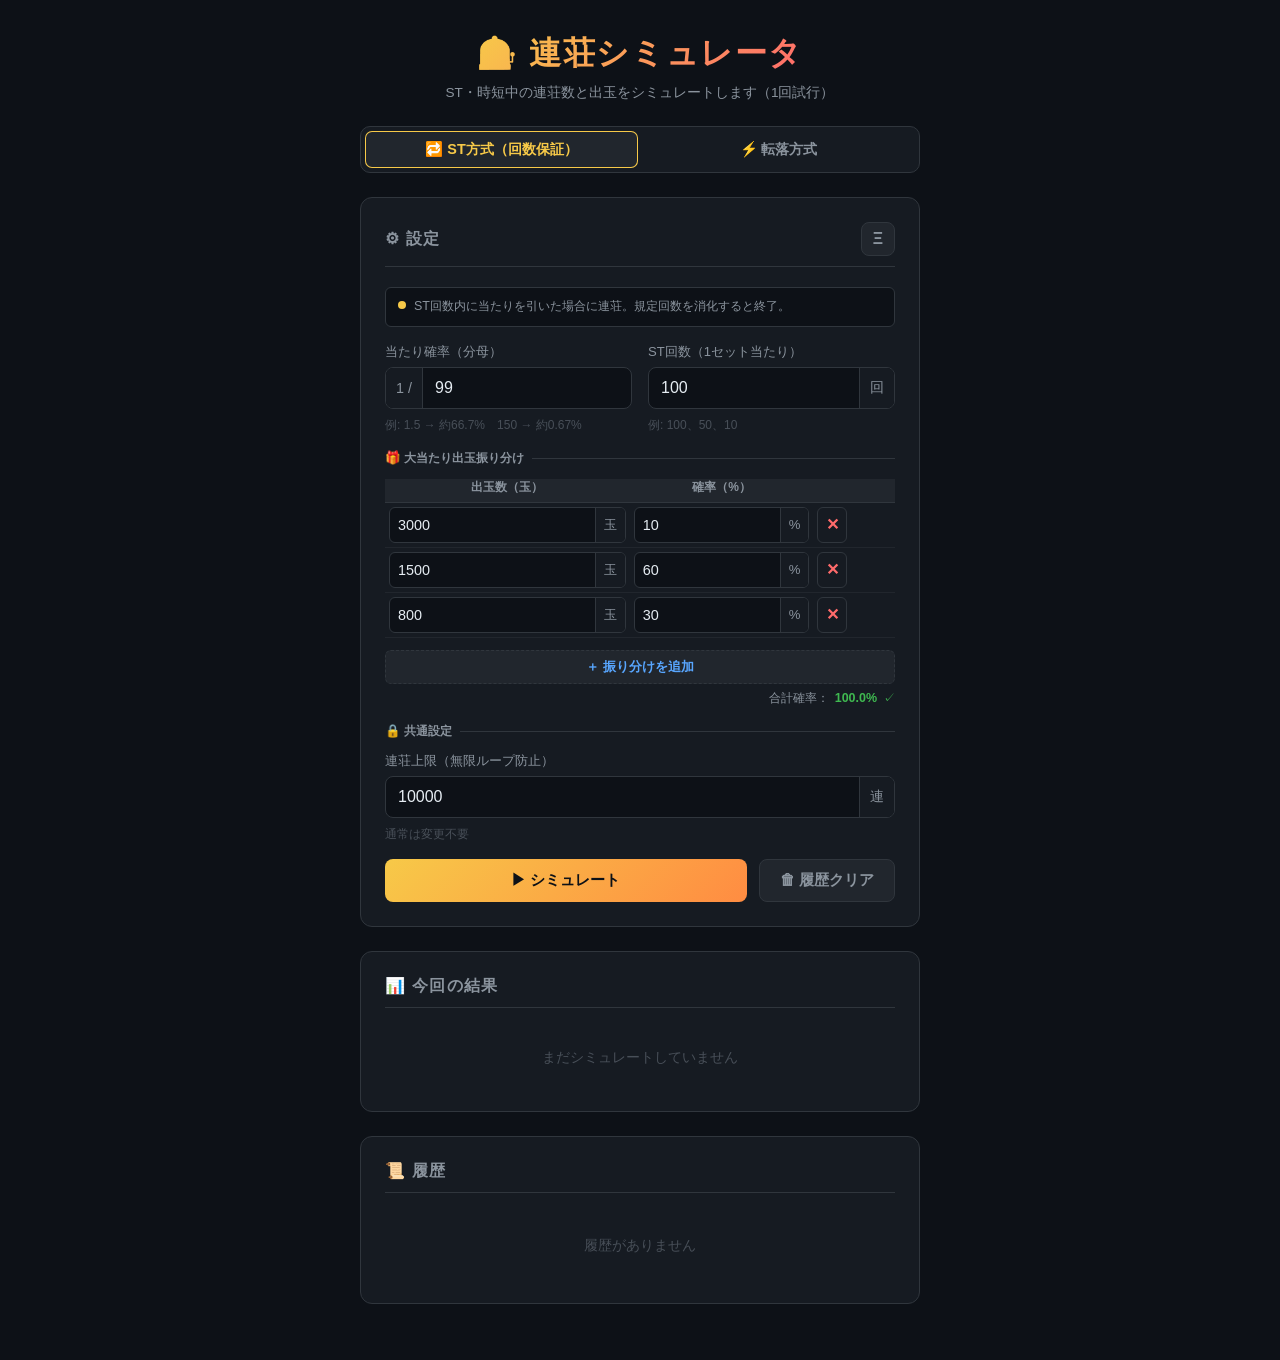
==== commit 41c61558: "構造の不整合を修正" ====
--- a/index.html
+++ b/index.html
@@ -6,9 +6,16 @@
   <meta http-equiv="pragma" content="no-cache" />
   <meta http-equiv="cache-control" content="no-cache, no-store, must-revalidate" />
   <title>連荘シミュレータ</title>
-  <script src="js/rensho-sim.js?v=20260511"></script><link rel="stylesheet" href="css/common.css?v=20260511">
+  <link rel="stylesheet" href="css/common.css?v=20260511">
   <link rel="stylesheet" href="css/rensho-sim.css?v=20260511">
-  
+  <!-- Google tag (gtag.js) -->
+  <script async src="https://www.googletagmanager.com/gtag/js?id=G-QWELL95R58"></script>
+  <script>
+    window.dataLayer = window.dataLayer || [];
+    function gtag() { dataLayer.push(arguments); }
+    gtag('js', new Date());
+    gtag('config', 'G-QWELL95R58');
+  </script>
 </head>
 <body>
 
@@ -200,9 +207,7 @@
     </div>
   </div>
 </div>
-
-
-<script src="js/rensho-sim.js"></script>
+<script src="js/rensho-sim.js?v=20260511"></script>
 </body>
 </html>
 
